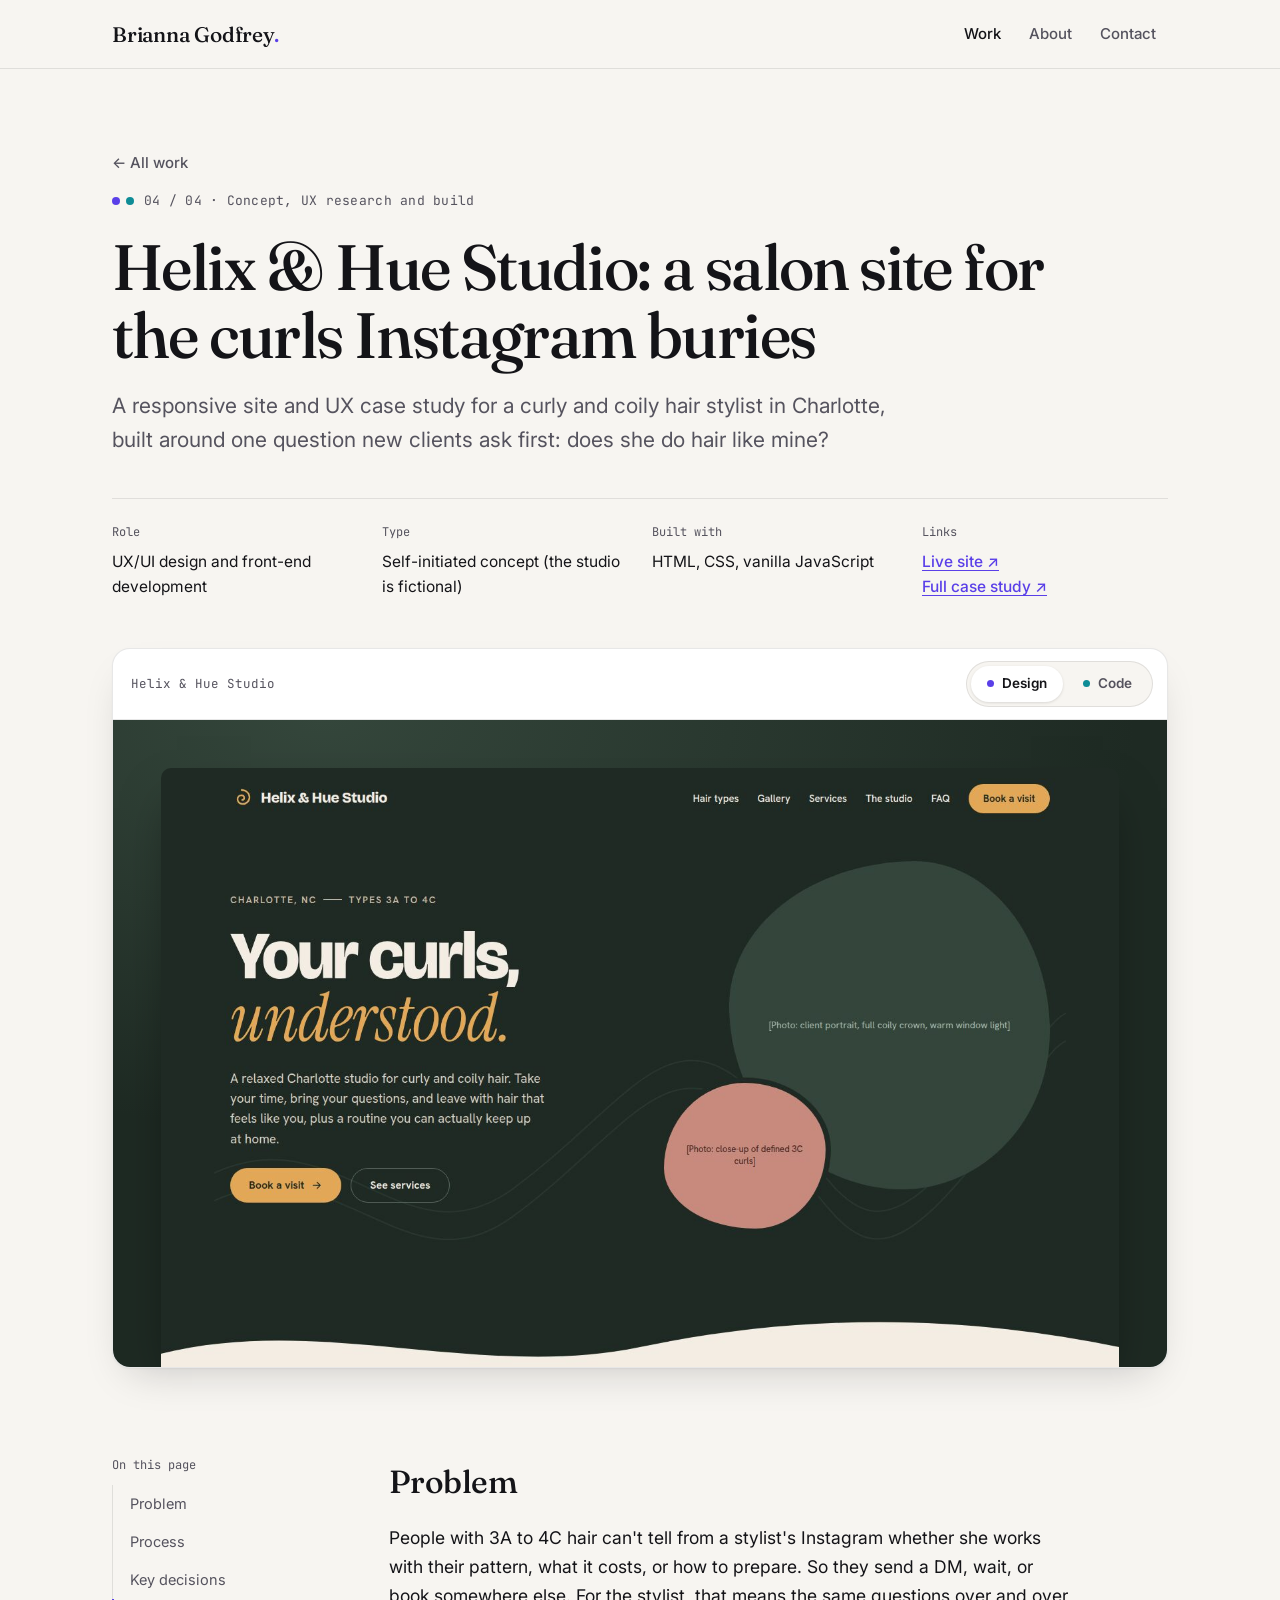
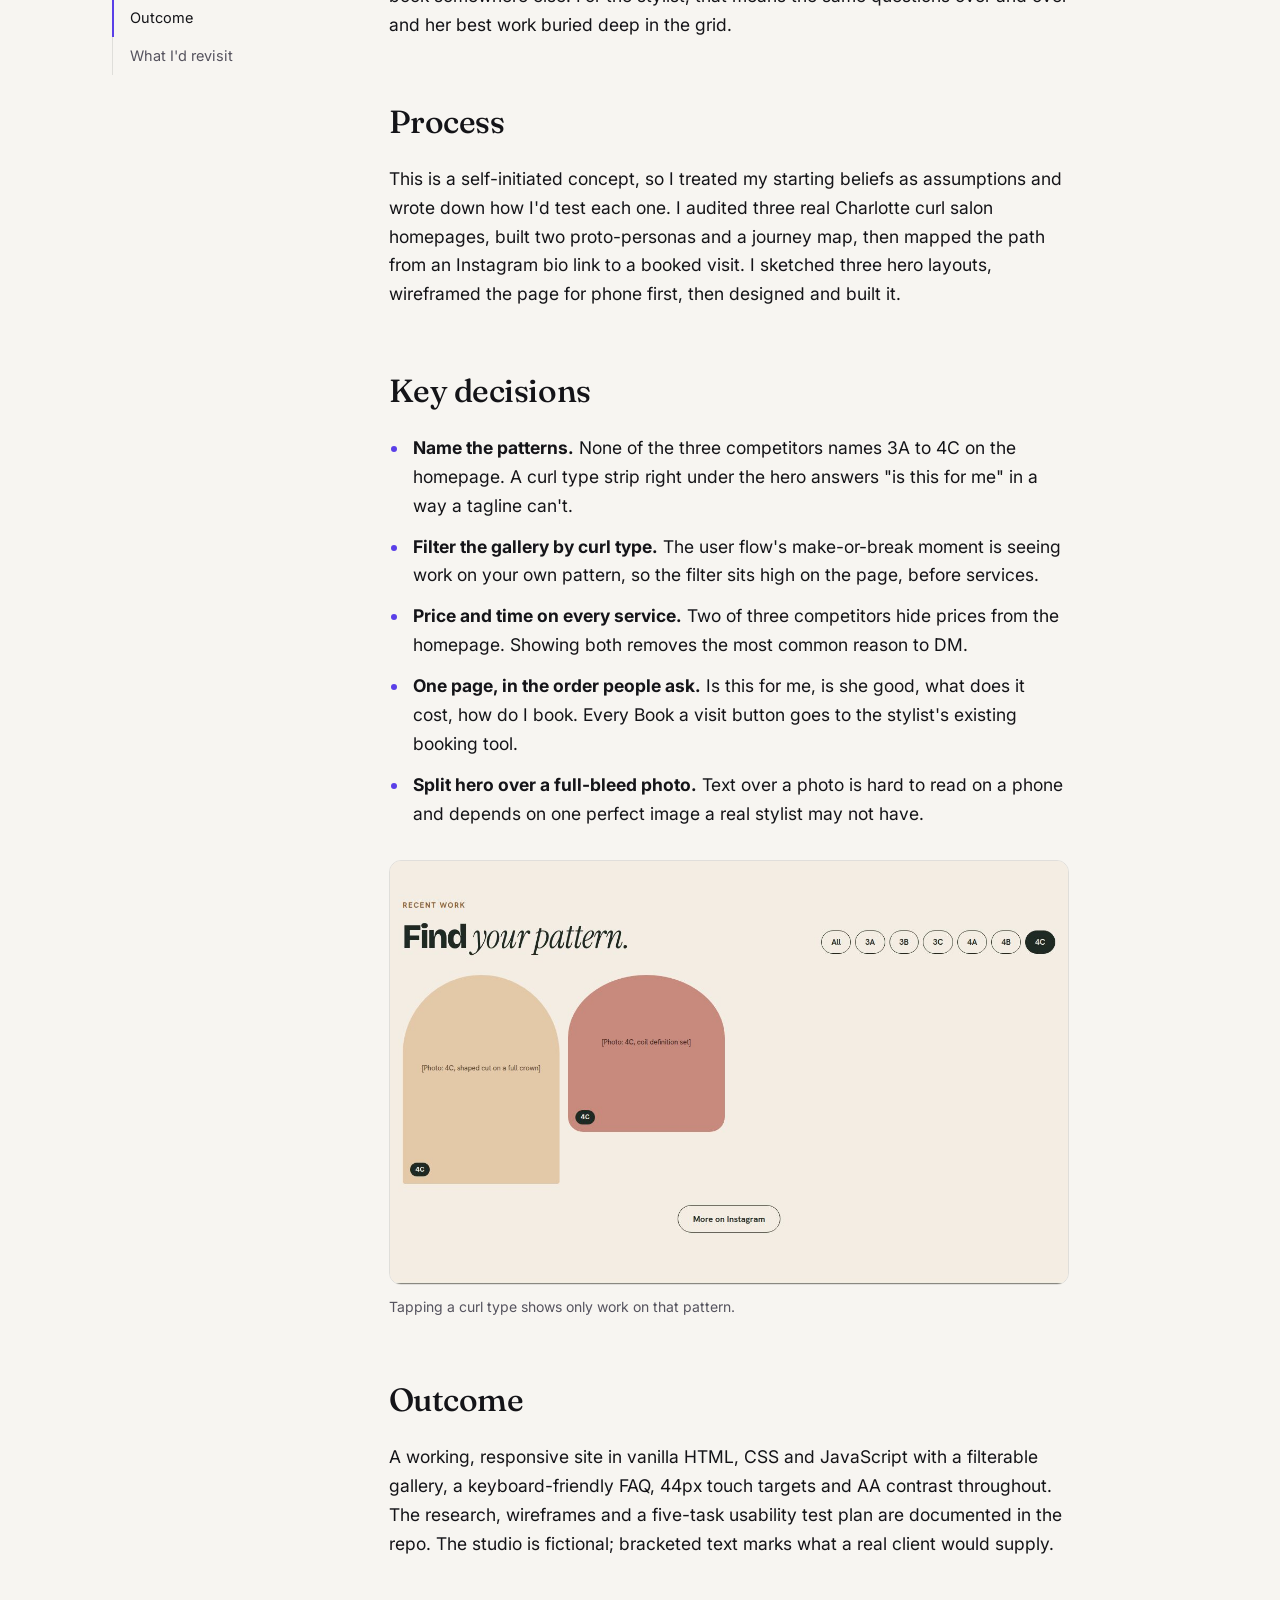
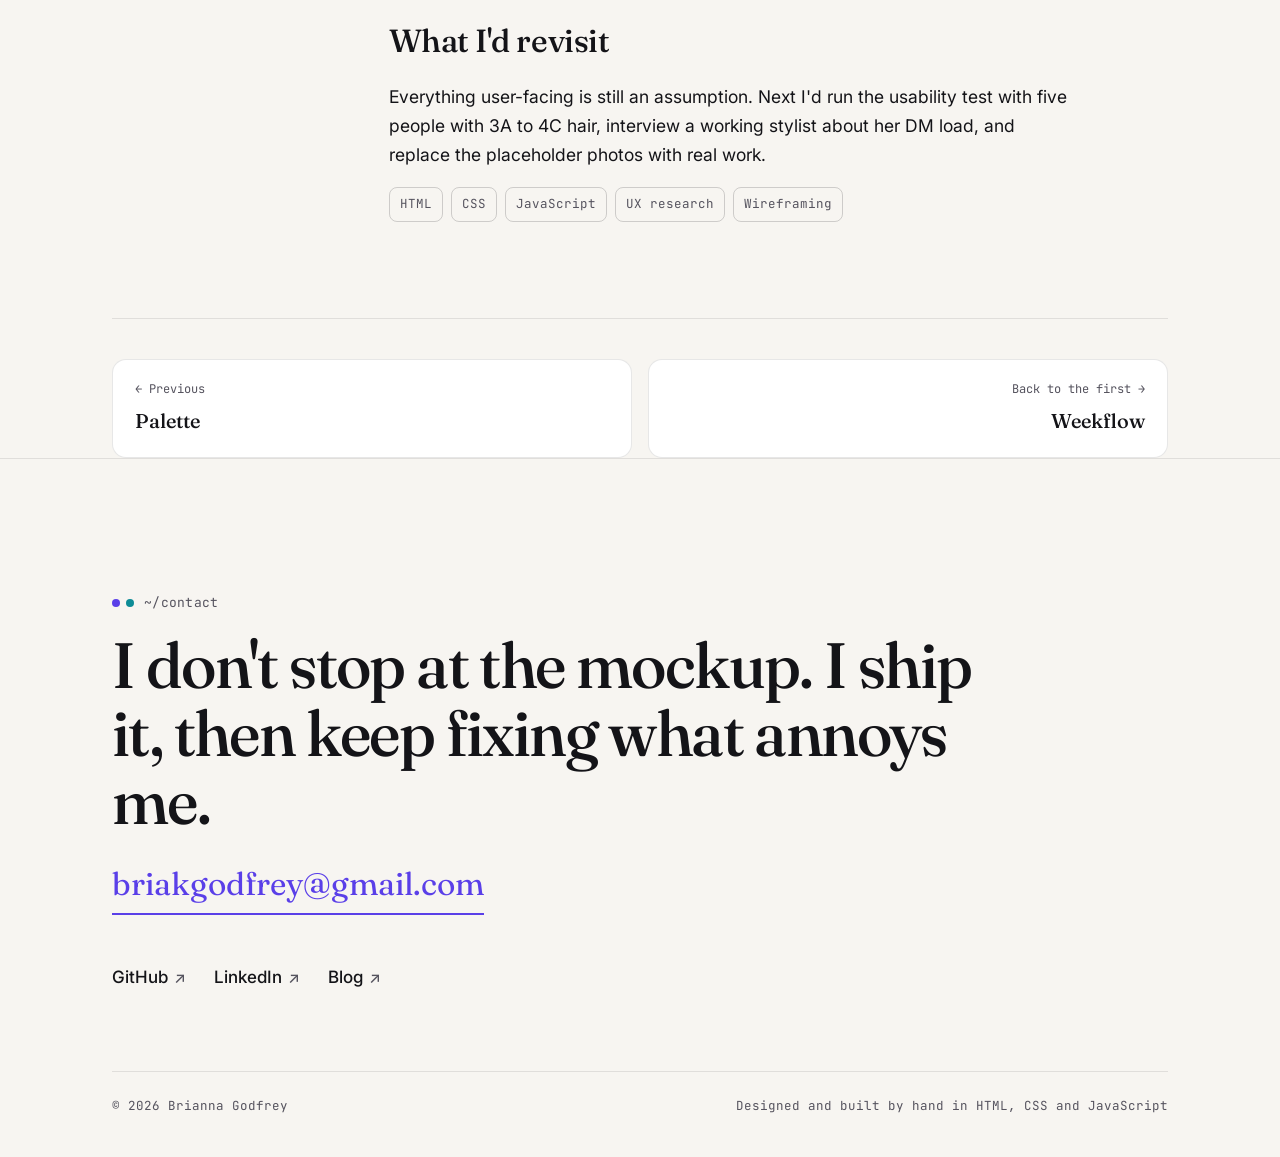
==== work/helix-hue.html @ b1c3dedf "New portfolio" ====
<!DOCTYPE html>
<html lang="en">
<head>
<meta charset="UTF-8">
<meta name="viewport" content="width=device-width, initial-scale=1">
<title>Helix &amp; Hue Studio: case study by Brianna Godfrey</title>
<meta name="description" content="Helix &amp; Hue Studio: a salon site for the curls Instagram buries">
<meta name="theme-color" content="#F7F5F1" media="(prefers-color-scheme: light)">
<meta name="theme-color" content="#111114" media="(prefers-color-scheme: dark)">
<link rel="preconnect" href="https://fonts.googleapis.com">
<link rel="preconnect" href="https://fonts.gstatic.com" crossorigin>
<link rel="stylesheet" href="https://fonts.googleapis.com/css2?family=Fraunces:ital,opsz,wght@0,9..144,400;0,9..144,500;1,9..144,400;1,9..144,500&family=Inter:wght@400;500;600&family=JetBrains+Mono:wght@400;500&display=swap">
<link rel="stylesheet" href="../css/styles.css">
<link rel="icon" type="image/png" sizes="32x32" href="../favicon-32x32.png">
<link rel="icon" type="image/png" sizes="16x16" href="../favicon-16x16.png">
<link rel="apple-touch-icon" sizes="180x180" href="../apple-touch-icon.png">
<link rel="manifest" href="../site.webmanifest">
</head>
<body>
<a class="skip-link" href="#main">Skip to content</a>
<header class="site-header">
  <div class="wrap">
    <a class="wordmark" href="../index.html">Brianna Godfrey<span>.</span></a>
    <nav class="site-nav" aria-label="Main">
      <a href="../index.html#work" aria-current="page">Work</a>
      <a href="../index.html#about">About</a>
      <a href="../index.html#contact">Contact</a>
    </nav>
  </div>
</header>

<main id="main">
  <div class="case-hero">
    <div class="wrap">
      <a class="back-link" href="../index.html#work">← All work</a>
      <div><span class="eyebrow">04 / 04 · Concept, UX research and build</span></div>
      <h1>Helix &amp; Hue Studio: a salon site for the curls Instagram buries</h1>
      <p class="tagline">A responsive site and UX case study for a curly and coily hair stylist in Charlotte, built around one question new clients ask first: does she do hair like mine?</p>
      <dl class="facts">
        <div><dt>Role</dt><dd>UX/UI design and front-end development</dd></div>
        <div><dt>Type</dt><dd>Self-initiated concept (the studio is fictional)</dd></div>
        <div><dt>Built with</dt><dd>HTML, CSS, vanilla JavaScript</dd></div>
        <div><dt>Links</dt><dd><a href="https://briakgodfrey.github.io/helix-and-hue-studio/" target="_blank" rel="noopener">Live site ↗</a><a href="https://github.com/briakgodfrey/helix-and-hue-studio" target="_blank" rel="noopener">Full case study ↗</a></dd></div>
      </dl>
    </div>
  </div>

  <div class="wrap">
    <figure class="switcher case-figure">
      <div class="switcher-bar">
        <span class="switcher-label">Helix &amp; Hue Studio</span>
        <div class="tabs" role="tablist" aria-label="View the project as a design or as code">
          <button class="tab" role="tab" data-kind="design" id="helix-hue-tab-design" aria-selected="true" aria-controls="helix-hue-panel-design">Design</button>
          <button class="tab" role="tab" data-kind="code" id="helix-hue-tab-code" aria-selected="false" aria-controls="helix-hue-panel-code" tabindex="-1">Code</button>
        </div>
      </div>
      <div class="tab-panel" role="tabpanel" id="helix-hue-panel-design" aria-labelledby="helix-hue-tab-design">
        <div class="figure-stage stage-helix"><img src="../images/helix-hue.jpg" width="1440" height="900" alt="Helix &amp; Hue Studio homepage hero with the headline, a Book a visit button, and a curly portrait beside it"></div>
      </div>
      <div class="tab-panel" role="tabpanel" id="helix-hue-panel-code" aria-labelledby="helix-hue-tab-code" hidden>
        <pre class="code" tabindex="0"><code><span class="c">// Gallery filter: shows work for one curl type at a time.</span>
document.addEventListener(<span class="s">'DOMContentLoaded'</span>, () =&gt; {
  <span class="k">const</span> chips = document.querySelectorAll(<span class="s">'.chip[data-filter]'</span>);
  <span class="k">const</span> shots = document.querySelectorAll(<span class="s">'.shot[data-type]'</span>);
  <span class="k">const</span> status = document.getElementById(<span class="s">'gallery-status'</span>);

  chips.forEach((chip) =&gt; {
    chip.addEventListener(<span class="s">'click'</span>, () =&gt; {
      <span class="k">const</span> filter = chip.dataset.filter;

      chips.forEach((c) =&gt; c.setAttribute(<span class="s">'aria-pressed'</span>, String(c === chip)));

      <span class="k">let</span> shown = <span class="n">0</span>;
      shots.forEach((shot) =&gt; {
        <span class="k">const</span> match = filter === <span class="s">'all'</span> || shot.dataset.type === filter;
        shot.hidden = !match;
        <span class="k">if</span> (match) shown += <span class="n">1</span>;
      });

      <span class="k">if</span> (status) {
        status.textContent = filter === <span class="s">'all'</span>
          ? <span class="s">`</span><span class="s">Showing all </span><span class="s">${</span>shown<span class="s">}</span><span class="s"> photos</span><span class="s">`</span>
          : <span class="s">`</span><span class="s">Showing </span><span class="s">${</span>shown<span class="s">}</span><span class="s"> photos of </span><span class="s">${</span>filter<span class="s">}</span><span class="s"> hair</span><span class="s">`</span>;
      }
    });
  });
});</code></pre>
        <p class="figure-caption"><code>js/gallery.js</code> · The curl type filter. Chips are real buttons with aria-pressed, and a live region announces how many photos are showing.</p>
      </div>
    </figure>
    <div class="case-layout">
      <nav class="toc" aria-label="On this page"><p>On this page</p><ol><li><a href="#problem">Problem</a></li><li><a href="#process">Process</a></li><li><a href="#decisions">Key decisions</a></li><li><a href="#outcome">Outcome</a></li><li><a href="#revisit">What I'd revisit</a></li></ol></nav>
      <article class="case-body">
        <section id="problem" aria-labelledby="problem-h"><h2 id="problem-h">Problem</h2><p>People with 3A to 4C hair can't tell from a stylist's Instagram whether she works with their pattern, what it costs, or how to prepare. So they send a DM, wait, or book somewhere else. For the stylist, that means the same questions over and over and her best work buried deep in the grid.</p></section><section id="process" aria-labelledby="process-h"><h2 id="process-h">Process</h2><p>This is a self-initiated concept, so I treated my starting beliefs as assumptions and wrote down how I'd test each one. I audited three real Charlotte curl salon homepages, built two proto-personas and a journey map, then mapped the path from an Instagram bio link to a booked visit. I sketched three hero layouts, wireframed the page for phone first, then designed and built it.</p></section><section id="decisions" aria-labelledby="decisions-h"><h2 id="decisions-h">Key decisions</h2><ul><li><strong>Name the patterns.</strong> None of the three competitors names 3A to 4C on the homepage. A curl type strip right under the hero answers "is this for me" in a way a tagline can't.</li><li><strong>Filter the gallery by curl type.</strong> The user flow's make-or-break moment is seeing work on your own pattern, so the filter sits high on the page, before services.</li><li><strong>Price and time on every service.</strong> Two of three competitors hide prices from the homepage. Showing both removes the most common reason to DM.</li><li><strong>One page, in the order people ask.</strong> Is this for me, is she good, what does it cost, how do I book. Every Book a visit button goes to the stylist's existing booking tool.</li><li><strong>Split hero over a full-bleed photo.</strong> Text over a photo is hard to read on a phone and depends on one perfect image a real stylist may not have.</li></ul><figure><img src="../images/helix-hue-gallery.jpg" width="1280" height="798" alt="The Helix &amp; Hue gallery filtered to 4C hair" loading="lazy"><figcaption>Tapping a curl type shows only work on that pattern.</figcaption></figure></section><section id="outcome" aria-labelledby="outcome-h"><h2 id="outcome-h">Outcome</h2><p>A working, responsive site in vanilla HTML, CSS and JavaScript with a filterable gallery, a keyboard-friendly FAQ, 44px touch targets and AA contrast throughout. The research, wireframes and a five-task usability test plan are documented in the repo. The studio is fictional; bracketed text marks what a real client would supply.</p></section><section id="revisit" aria-labelledby="revisit-h"><h2 id="revisit-h">What I'd revisit</h2><p>Everything user-facing is still an assumption. Next I'd run the usability test with five people with 3A to 4C hair, interview a working stylist about her DM load, and replace the placeholder photos with real work.</p></section>
        <ul class="tag-list" aria-label="Skills and tools"><li>HTML</li><li>CSS</li><li>JavaScript</li><li>UX research</li><li>Wireframing</li></ul>
      </article>
    </div>
    <nav class="pager" aria-label="More case studies"><a class="prev" href="palette.html"><span>← Previous</span><strong>Palette</strong></a><a class="next" href="weekflow.html"><span>Back to the first →</span><strong>Weekflow</strong></a></nav>
  </div>
</main>

<section class="contact" id="contact" aria-labelledby="contact-title">
  <div class="wrap">
    <span class="eyebrow">~/contact</span>
    <h2 id="contact-title">I don't stop at the mockup. I ship it, then keep fixing what annoys me.</h2>
    <a class="contact-email" href="mailto:briakgodfrey@gmail.com">briakgodfrey@gmail.com</a>
    <ul class="contact-links">
      <li><a href="https://github.com/briakgodfrey" target="_blank" rel="noopener">GitHub</a></li>
      <li><a href="https://linkedin.com/in/briakgodfrey" target="_blank" rel="noopener">LinkedIn</a></li>
      <li><a href="https://briabytes.com" target="_blank" rel="noopener">Blog</a></li>
    </ul>
    <footer class="site-footer">
      <span>&copy; <span data-year>2026</span> Brianna Godfrey</span>
      <span>Designed and built by hand in HTML, CSS and JavaScript</span>
    </footer>
  </div>
</section>
<script src="../js/main.js" defer></script>
</body>
</html>
---- css/styles.css ----
/* Brianna Godfrey: portfolio styles */

:root {
  --bg: #F7F5F1;
  --surface: #FFFFFF;
  --ink: #141418;
  --ink-2: #55535E;
  --line: rgba(20, 20, 24, 0.10);
  --line-strong: rgba(20, 20, 24, 0.18);
  --accent: #5A3FE8;
  --accent-ink: #FFFFFF;
  --accent-soft: #ECE8FF;
  --cyan: #0E8C96;

  --code-bg: #15151B;
  --code-ink: #E8E6F0;
  --code-muted: #8B8A99;
  --code-line: rgba(255, 255, 255, 0.08);
  --tok-key: #C3B5FF;
  --tok-str: #F5C482;
  --tok-fn: #7DE3EC;
  --tok-num: #FF9AB0;

  --serif: 'Fraunces', Georgia, serif;
  --sans: 'Inter', system-ui, sans-serif;
  --mono: 'JetBrains Mono', ui-monospace, monospace;

  --maxw: 1120px;
  --gutter: clamp(16px, 4vw, 32px);
  --radius: 18px;
  --shadow: 0 1px 2px rgba(20, 20, 24, 0.04), 0 18px 40px -18px rgba(20, 20, 24, 0.22);

  color-scheme: light dark;
}

@media (prefers-color-scheme: dark) {
  :root {
    --bg: #111114;
    --surface: #1A1A1F;
    --ink: #EDEBE6;
    --ink-2: #A3A1AC;
    --line: rgba(255, 255, 255, 0.09);
    --line-strong: rgba(255, 255, 255, 0.18);
    --accent: #A898FF;
    --accent-ink: #111114;
    --accent-soft: #221D3D;
    --cyan: #7DE3EC;
    --code-bg: #0B0B0E;
    --shadow: 0 1px 2px rgba(0, 0, 0, 0.3), 0 18px 40px -18px rgba(0, 0, 0, 0.7);
  }
}

/* Base */

*, *::before, *::after { box-sizing: border-box; }

html { scroll-behavior: smooth; scroll-padding-top: 88px; }

body {
  margin: 0;
  background: var(--bg);
  color: var(--ink);
  font-family: var(--sans);
  font-size: 17px;
  line-height: 1.65;
  -webkit-font-smoothing: antialiased;
}

img { display: block; max-width: 100%; height: auto; }

a { color: var(--accent); text-underline-offset: 3px; }

:focus-visible { outline: 2px solid var(--accent); outline-offset: 3px; border-radius: 4px; }

h1, h2, h3 { margin: 0; font-weight: 500; }

p { margin: 0 0 1em; }

.wrap { width: 100%; max-width: var(--maxw); margin: 0 auto; padding: 0 var(--gutter); }

.skip-link {
  position: absolute; left: 12px; top: -60px; z-index: 100;
  background: var(--ink); color: var(--bg);
  padding: 10px 16px; border-radius: 8px; text-decoration: none;
}
.skip-link:focus { top: 12px; }

.eyebrow {
  display: inline-flex; align-items: center; gap: 10px;
  font-family: var(--mono); font-size: 13px; letter-spacing: 0.02em;
  color: var(--ink-2);
}
.eyebrow::before {
  content: ""; width: 8px; height: 8px; border-radius: 50%;
  background: var(--accent); box-shadow: 14px 0 0 var(--cyan);
  margin-right: 14px;
}

/* Header */

.site-header {
  position: sticky; top: 0; z-index: 50;
  background: color-mix(in srgb, var(--bg) 86%, transparent);
  backdrop-filter: blur(12px);
  -webkit-backdrop-filter: blur(12px);
  border-bottom: 1px solid var(--line);
}
.site-header .wrap {
  display: flex; align-items: center; justify-content: space-between; gap: 16px;
  min-height: 68px;
}
.wordmark {
  font-family: var(--serif); font-size: 21px; font-weight: 500;
  color: var(--ink); text-decoration: none; letter-spacing: -0.01em; white-space: nowrap;
}
.wordmark span { color: var(--accent); }
.site-nav { display: flex; gap: 4px; }
.site-nav a {
  font-size: 15px; font-weight: 500; color: var(--ink-2); text-decoration: none;
  padding: 10px 12px; border-radius: 999px; min-height: 44px;
  display: inline-flex; align-items: center;
  transition: color 0.15s ease, background 0.15s ease;
}
.site-nav a:hover { color: var(--ink); background: var(--line); }
.site-nav a[aria-current="page"] { color: var(--ink); }

/* Buttons */

.btn {
  display: inline-flex; align-items: center; justify-content: center; gap: 10px;
  min-height: 48px; padding: 0 22px; border-radius: 999px;
  font-size: 15.5px; font-weight: 600; text-decoration: none;
  transition: transform 0.15s ease, background 0.15s ease;
}
.btn:hover { transform: translateY(-1px); }
.btn-primary { background: var(--accent); color: var(--accent-ink); }
.btn-ghost { color: var(--ink); border: 1px solid var(--line-strong); }
.btn-ghost:hover { background: var(--line); }
.btn-row { display: flex; flex-wrap: wrap; gap: 12px; }

/* Hero */

.hero { padding: clamp(56px, 9vw, 112px) 0 clamp(56px, 8vw, 96px); }
.hero .wrap {
  display: grid; grid-template-columns: 1.15fr 1fr; gap: clamp(40px, 6vw, 80px); align-items: center;
}
.hero h1 {
  font-family: var(--serif); font-size: clamp(40px, 6vw, 68px);
  line-height: 1.04; letter-spacing: -0.025em; margin: 22px 0 24px;
}
.hero h1 em { font-style: italic; color: var(--accent); }
.hero-sub { font-size: 18.5px; color: var(--ink-2); max-width: 34em; margin-bottom: 32px; }
.hero-facts {
  display: flex; flex-wrap: wrap; gap: 8px 20px; margin: 36px 0 0; padding: 0; list-style: none;
  font-family: var(--mono); font-size: 13px; color: var(--ink-2);
}
.hero-facts li { display: inline-flex; align-items: center; gap: 8px; }
.hero-facts li::before { content: ""; width: 5px; height: 5px; border-radius: 50%; background: var(--line-strong); }

/* Design / Code switcher */

.switcher {
  background: var(--surface); border: 1px solid var(--line);
  border-radius: var(--radius); box-shadow: var(--shadow); overflow: hidden;
}
.switcher-bar {
  display: flex; align-items: center; justify-content: space-between; gap: 12px;
  padding: 12px 14px 12px 18px; border-bottom: 1px solid var(--line);
}
.switcher-label { font-family: var(--mono); font-size: 12.5px; color: var(--ink-2); }
.tabs { display: inline-flex; padding: 4px; gap: 4px; border-radius: 999px; background: var(--bg); border: 1px solid var(--line); }
.tab {
  appearance: none; border: 0; cursor: pointer;
  font: 600 13.5px/1 var(--sans); color: var(--ink-2); background: transparent;
  min-height: 36px; padding: 0 16px; border-radius: 999px;
  display: inline-flex; align-items: center; gap: 8px;
  transition: background 0.15s ease, color 0.15s ease;
}
.tab::before { content: ""; width: 7px; height: 7px; border-radius: 50%; background: currentColor; opacity: 0.5; }
.tab[data-kind="design"]::before { background: var(--accent); opacity: 1; }
.tab[data-kind="code"]::before { background: var(--cyan); opacity: 1; }
.tab[aria-selected="true"] { background: var(--surface); color: var(--ink); box-shadow: 0 1px 3px rgba(0, 0, 0, 0.12); }
.tab:hover { color: var(--ink); }
.tab-panel[hidden] { display: none; }

/* Hero spec card: design view */

.spec {
  position: relative; display: grid; place-items: center;
  min-height: 330px; padding: 48px 24px;
  background:
    linear-gradient(var(--line) 1px, transparent 1px) 0 0 / 24px 24px,
    linear-gradient(90deg, var(--line) 1px, transparent 1px) 0 0 / 24px 24px,
    #1E2A23;
}
.spec-stage { position: relative; }
.spec-btn {
  display: inline-flex; align-items: center; gap: 10px;
  min-height: 52px; padding: 0 28px; border-radius: 999px;
  background: #E3A857; color: #1E2A23; font-weight: 600; font-size: 16px;
  outline: 1px dashed rgba(125, 227, 236, 0.9); outline-offset: 0;
}
.spec-note {
  position: absolute; font-family: var(--mono); font-size: 11.5px; line-height: 1.2;
  color: #7DE3EC; white-space: nowrap;
}
.spec-note.top { left: 0; right: 0; top: -30px; text-align: center; }
.spec-note.top::after,
.spec-note.left::after {
  content: ""; position: absolute; background: rgba(125, 227, 236, 0.7);
}
.spec-note.top::after { left: 0; right: 0; bottom: -9px; height: 1px; }
.spec-note.left { right: calc(100% + 14px); top: 50%; transform: translateY(-50%); }
.spec-note.left::after { right: -8px; top: -14px; bottom: -14px; width: 1px; }
.spec-note.bottom { left: 0; top: calc(100% + 16px); color: #E8E1D6; }
.spec-note.bottom b { color: #E3A857; font-weight: 500; }
.spec-swatches { display: flex; gap: 8px; margin-top: 8px; }
.spec-swatches i { width: 16px; height: 16px; border-radius: 50%; border: 1px solid rgba(255, 255, 255, 0.35); }
.spec-caption {
  margin: 0; padding: 14px 18px; border-top: 1px solid var(--line);
  font-size: 14px; color: var(--ink-2);
}

/* Code blocks */

.code {
  margin: 0; padding: 22px 24px; overflow-x: auto;
  background: var(--code-bg); color: var(--code-ink);
  font: 400 13.5px/1.7 var(--mono); tab-size: 2;
}
.code .c { color: var(--code-muted); font-style: italic; }
.code .k { color: var(--tok-key); }
.code .s { color: var(--tok-str); }
.code .f { color: var(--tok-fn); }
.code .n { color: var(--tok-num); }
.switcher .code { min-height: 330px; border-radius: 0; }

/* Sections */

.section { padding: clamp(64px, 9vw, 120px) 0; }
.section + .section { border-top: 1px solid var(--line); }
.section-head {
  display: flex; align-items: end; justify-content: space-between; gap: 24px; flex-wrap: wrap;
  margin-bottom: clamp(32px, 5vw, 56px);
}
.section-head h2 {
  font-family: var(--serif); font-size: clamp(32px, 4.4vw, 48px);
  line-height: 1.1; letter-spacing: -0.02em; margin-top: 14px;
}
.section-head p { color: var(--ink-2); max-width: 30em; margin: 0; }

/* Project cards */

.work-grid { display: grid; grid-template-columns: repeat(2, 1fr); gap: clamp(20px, 3vw, 32px); }
.project-card {
  display: flex; flex-direction: column; color: inherit; text-decoration: none;
  background: var(--surface); border: 1px solid var(--line); border-radius: var(--radius);
  overflow: hidden; transition: transform 0.25s ease, box-shadow 0.25s ease, border-color 0.25s ease;
}
.project-card:hover { transform: translateY(-4px); box-shadow: var(--shadow); border-color: var(--line-strong); }
.project-card:focus-visible { outline-offset: 4px; border-radius: var(--radius); }

.stage {
  position: relative; aspect-ratio: 16 / 11; overflow: hidden;
  display: flex; align-items: flex-end; justify-content: center;
  padding: 32px 32px 0;
}
.stage img {
  width: 100%; border-radius: 10px 10px 0 0;
  box-shadow: 0 20px 40px -12px rgba(0, 0, 0, 0.45);
  transition: transform 0.4s ease;
}
.project-card:hover .stage img { transform: translateY(-6px); }
.stage-phones { gap: 4%; align-items: center; padding: 24px; }
.stage-phones img { width: 30%; border-radius: 0; box-shadow: none; filter: drop-shadow(0 16px 24px rgba(80, 40, 20, 0.25)); }
.stage-phones img:nth-child(2) { width: 34%; }

.stage-weekflow { background: linear-gradient(160deg, #E9E9E5, #CFCFCA); }
.stage-ironclad { background: radial-gradient(120% 90% at 80% 0%, #2E4057, #1A1D21 70%); }
.stage-palette { background: linear-gradient(150deg, #F3E6DC, #E2C3B4); }
.stage-helix { background: radial-gradient(110% 90% at 20% 0%, #34463B, #1E2A23 70%); }

.project-body { padding: 24px 26px 26px; display: flex; flex-direction: column; gap: 10px; flex: 1; }
.project-meta { display: flex; flex-wrap: wrap; align-items: center; justify-content: space-between; gap: 8px; }
.project-type { font-family: var(--mono); font-size: 12.5px; color: var(--ink-2); }
.project-card h3 { font-family: var(--serif); font-size: 26px; line-height: 1.2; letter-spacing: -0.01em; }
.project-card p { color: var(--ink-2); font-size: 15.5px; margin: 0; }
.project-more {
  margin-top: auto; padding-top: 8px; font-size: 15px; font-weight: 600; color: var(--accent);
  display: inline-flex; align-items: center; gap: 6px;
}
.project-more::after { content: "→"; transition: transform 0.2s ease; }
.project-card:hover .project-more::after { transform: translateX(4px); }

.disciplines { display: inline-flex; gap: 6px; }
.disc {
  display: inline-flex; align-items: center; gap: 6px;
  font-family: var(--mono); font-size: 11.5px; line-height: 1;
  padding: 6px 9px; border-radius: 999px; border: 1px solid var(--line-strong); color: var(--ink-2);
}
.disc::before { content: ""; width: 6px; height: 6px; border-radius: 50%; }
.disc-design::before { background: var(--accent); }
.disc-code::before { background: var(--cyan); }

/* About: design + build */

.about-grid { display: grid; grid-template-columns: 1.1fr 1fr 1fr; gap: clamp(28px, 4vw, 56px); }
.about-intro h2 {
  font-family: var(--serif); font-size: clamp(30px, 3.6vw, 40px);
  line-height: 1.15; letter-spacing: -0.02em; margin: 14px 0 20px;
}
.about-intro p { color: var(--ink-2); }
.toolkit {
  background: var(--surface); border: 1px solid var(--line); border-radius: var(--radius);
  padding: 26px;
}
.toolkit h3 { font-family: var(--mono); font-size: 13px; font-weight: 500; display: flex; align-items: center; gap: 10px; color: var(--ink); }
.toolkit h3::before { content: ""; width: 9px; height: 9px; border-radius: 50%; }
.toolkit-design h3::before { background: var(--accent); }
.toolkit-code h3::before { background: var(--cyan); }
.toolkit p { font-size: 15.5px; color: var(--ink-2); margin: 12px 0 18px; }
.toolkit ul { list-style: none; margin: 0; padding: 0; display: flex; flex-wrap: wrap; gap: 8px; }
.toolkit li {
  font-size: 13.5px; padding: 6px 11px; border-radius: 8px;
  background: var(--bg); border: 1px solid var(--line);
}

/* Contact */

.contact { padding: clamp(72px, 10vw, 128px) 0 40px; border-top: 1px solid var(--line); }
.contact h2 {
  font-family: var(--serif); font-size: clamp(36px, 5.6vw, 64px);
  line-height: 1.06; letter-spacing: -0.025em; margin: 16px 0 24px; max-width: 14em;
}
.contact-email {
  display: inline-block; font-family: var(--serif); font-size: clamp(22px, 3vw, 32px);
  color: var(--accent); text-decoration: none; border-bottom: 2px solid currentColor;
  padding-bottom: 2px; overflow-wrap: anywhere;
}
.contact-email:hover { border-bottom-width: 4px; }
.contact-links { display: flex; flex-wrap: wrap; gap: 8px 28px; margin: 40px 0 0; padding: 0; list-style: none; }
.contact-links a {
  color: var(--ink); text-decoration: none; font-weight: 500;
  display: inline-flex; align-items: center; min-height: 44px; gap: 6px;
}
.contact-links a::after { content: "↗"; color: var(--ink-2); font-size: 0.9em; }
.contact-links a:hover { color: var(--accent); }
.site-footer {
  margin-top: 72px; padding-top: 24px; border-top: 1px solid var(--line);
  display: flex; flex-wrap: wrap; justify-content: space-between; gap: 8px;
  font-family: var(--mono); font-size: 12.5px; color: var(--ink-2);
}

/* Case study pages */

.case-hero { padding: clamp(40px, 6vw, 72px) 0 clamp(32px, 4vw, 48px); }
.back-link {
  display: inline-flex; align-items: center; gap: 8px; min-height: 44px;
  font-size: 15px; font-weight: 500; color: var(--ink-2); text-decoration: none;
}
.back-link:hover { color: var(--accent); }
.case-hero h1 {
  font-family: var(--serif); font-size: clamp(38px, 5.6vw, 64px);
  line-height: 1.06; letter-spacing: -0.025em; margin: 20px 0 20px; max-width: 16em;
}
.case-hero .tagline { font-size: clamp(18px, 2vw, 21px); color: var(--ink-2); max-width: 38em; }

.facts {
  display: grid; grid-template-columns: repeat(4, 1fr); gap: 24px;
  margin: 40px 0 0; padding: 24px 0 0; border-top: 1px solid var(--line);
}
.facts dt { font-family: var(--mono); font-size: 12px; color: var(--ink-2); margin-bottom: 6px; }
.facts dd { margin: 0; font-size: 15.5px; }
.facts dd a { display: block; font-weight: 500; }

.case-figure { margin: 0 0 clamp(48px, 7vw, 88px); }
.case-figure .switcher-bar { flex-wrap: wrap; }
.figure-stage { padding: clamp(20px, 4vw, 48px) clamp(20px, 4vw, 48px) 0; display: flex; justify-content: center; align-items: flex-end; }
.figure-stage img { border-radius: 10px 10px 0 0; box-shadow: 0 24px 48px -16px rgba(0, 0, 0, 0.5); }
.figure-stage.stage-phones { padding: clamp(24px, 4vw, 48px); align-items: center; gap: 3%; }
.figure-stage.stage-phones img { border-radius: 0; box-shadow: none; }
.figure-caption { margin: 0; padding: 14px 18px; border-top: 1px solid var(--line); font-size: 14px; color: var(--ink-2); }
.figure-caption code { font-family: var(--mono); font-size: 13px; color: var(--ink); }

.case-layout { display: grid; grid-template-columns: 200px 1fr; gap: clamp(32px, 6vw, 88px); padding-bottom: clamp(48px, 8vw, 96px); }
.toc { position: sticky; top: 100px; align-self: start; }
.toc p { font-family: var(--mono); font-size: 12px; color: var(--ink-2); margin-bottom: 10px; }
.toc ol { list-style: none; margin: 0; padding: 0; border-left: 1px solid var(--line); }
.toc a {
  display: block; padding: 7px 0 7px 16px; margin-left: -1px; border-left: 2px solid transparent;
  font-size: 14.5px; color: var(--ink-2); text-decoration: none;
}
.toc a:hover { color: var(--ink); }
.toc a.is-active { color: var(--ink); border-left-color: var(--accent); }

.case-body { max-width: 680px; }
.case-body section + section { margin-top: clamp(40px, 5vw, 56px); }
.case-body h2 {
  font-family: var(--serif); font-size: clamp(26px, 3vw, 32px);
  letter-spacing: -0.015em; margin-bottom: 16px;
}
.case-body p, .case-body li { font-size: 17.5px; }
.case-body ul { padding-left: 20px; margin: 0; }
.case-body li { margin-bottom: 12px; padding-left: 4px; }
.case-body li::marker { color: var(--accent); }
.case-body code { font-family: var(--mono); font-size: 0.88em; background: var(--surface); border: 1px solid var(--line); padding: 1px 6px; border-radius: 6px; }
.case-body figure { margin: 32px 0 0; }
.case-body figure img { border-radius: 12px; border: 1px solid var(--line); }
.case-body figcaption { font-size: 14px; color: var(--ink-2); margin-top: 10px; }
.note {
  background: var(--accent-soft); border-radius: 14px; padding: 22px 24px;
}
.note h2 { font-size: 22px; margin-bottom: 8px; }
.note p:last-child { margin: 0; }

.case-body .tag-list { padding-left: 0; }
.case-body .tag-list li { padding-left: 10px; }
.tag-list { display: flex; flex-wrap: wrap; gap: 8px; margin: 40px 0 0; padding: 0; list-style: none; }
.tag-list li { font-family: var(--mono); font-size: 12.5px; padding: 6px 10px; border-radius: 8px; border: 1px solid var(--line-strong); color: var(--ink-2); margin: 0; }

.pager { display: grid; grid-template-columns: 1fr 1fr; gap: 16px; padding: 40px 0 0; border-top: 1px solid var(--line); }
.pager a {
  display: flex; flex-direction: column; gap: 4px; padding: 20px 22px; min-height: 44px;
  border: 1px solid var(--line); border-radius: 14px; background: var(--surface);
  color: var(--ink); text-decoration: none; transition: border-color 0.2s ease, transform 0.2s ease;
}
.pager a:hover { border-color: var(--accent); transform: translateY(-2px); }
.pager span { font-family: var(--mono); font-size: 12px; color: var(--ink-2); }
.pager strong { font-family: var(--serif); font-size: 20px; font-weight: 500; }
.pager .next { text-align: right; grid-column: 2; }

/* Responsive */

@media (max-width: 900px) {
  .hero .wrap { grid-template-columns: 1fr; }
  .about-grid { grid-template-columns: 1fr 1fr; }
  .about-intro { grid-column: 1 / -1; }
  .case-layout { grid-template-columns: 1fr; }
  .toc { display: none; }
  .facts { grid-template-columns: repeat(2, 1fr); }
}

@media (max-width: 680px) {
  body { font-size: 16px; }
  .work-grid, .about-grid { grid-template-columns: 1fr; }
  .stage { padding: 22px 22px 0; }
  .stage-phones { padding: 18px; }
  .site-nav { gap: 0; }
  .site-nav a { padding: 10px 8px; font-size: 14.5px; }
  .wordmark { font-size: 19px; }
  .spec { min-height: 280px; }
  .spec-note.left { display: none; }
  .switcher .code { min-height: 280px; font-size: 12.5px; padding: 18px; }
  .pager { grid-template-columns: 1fr; }
  .pager .next { grid-column: 1; }
  .case-body p, .case-body li { font-size: 16.5px; }
}

@media (max-width: 380px) {
  .wordmark span { display: none; }
}

@media (prefers-reduced-motion: reduce) {
  html { scroll-behavior: auto; }
  *, *::before, *::after { transition: none !important; animation: none !important; }
}

/* Small helpers */

.spec-swatches .sw-honey { background: #E3A857; }
.spec-swatches .sw-forest { background: #1E2A23; }
.figure-stage.stage-phones img { width: 22%; }
.figure-stage.stage-phones img:nth-child(2) { width: 25%; }
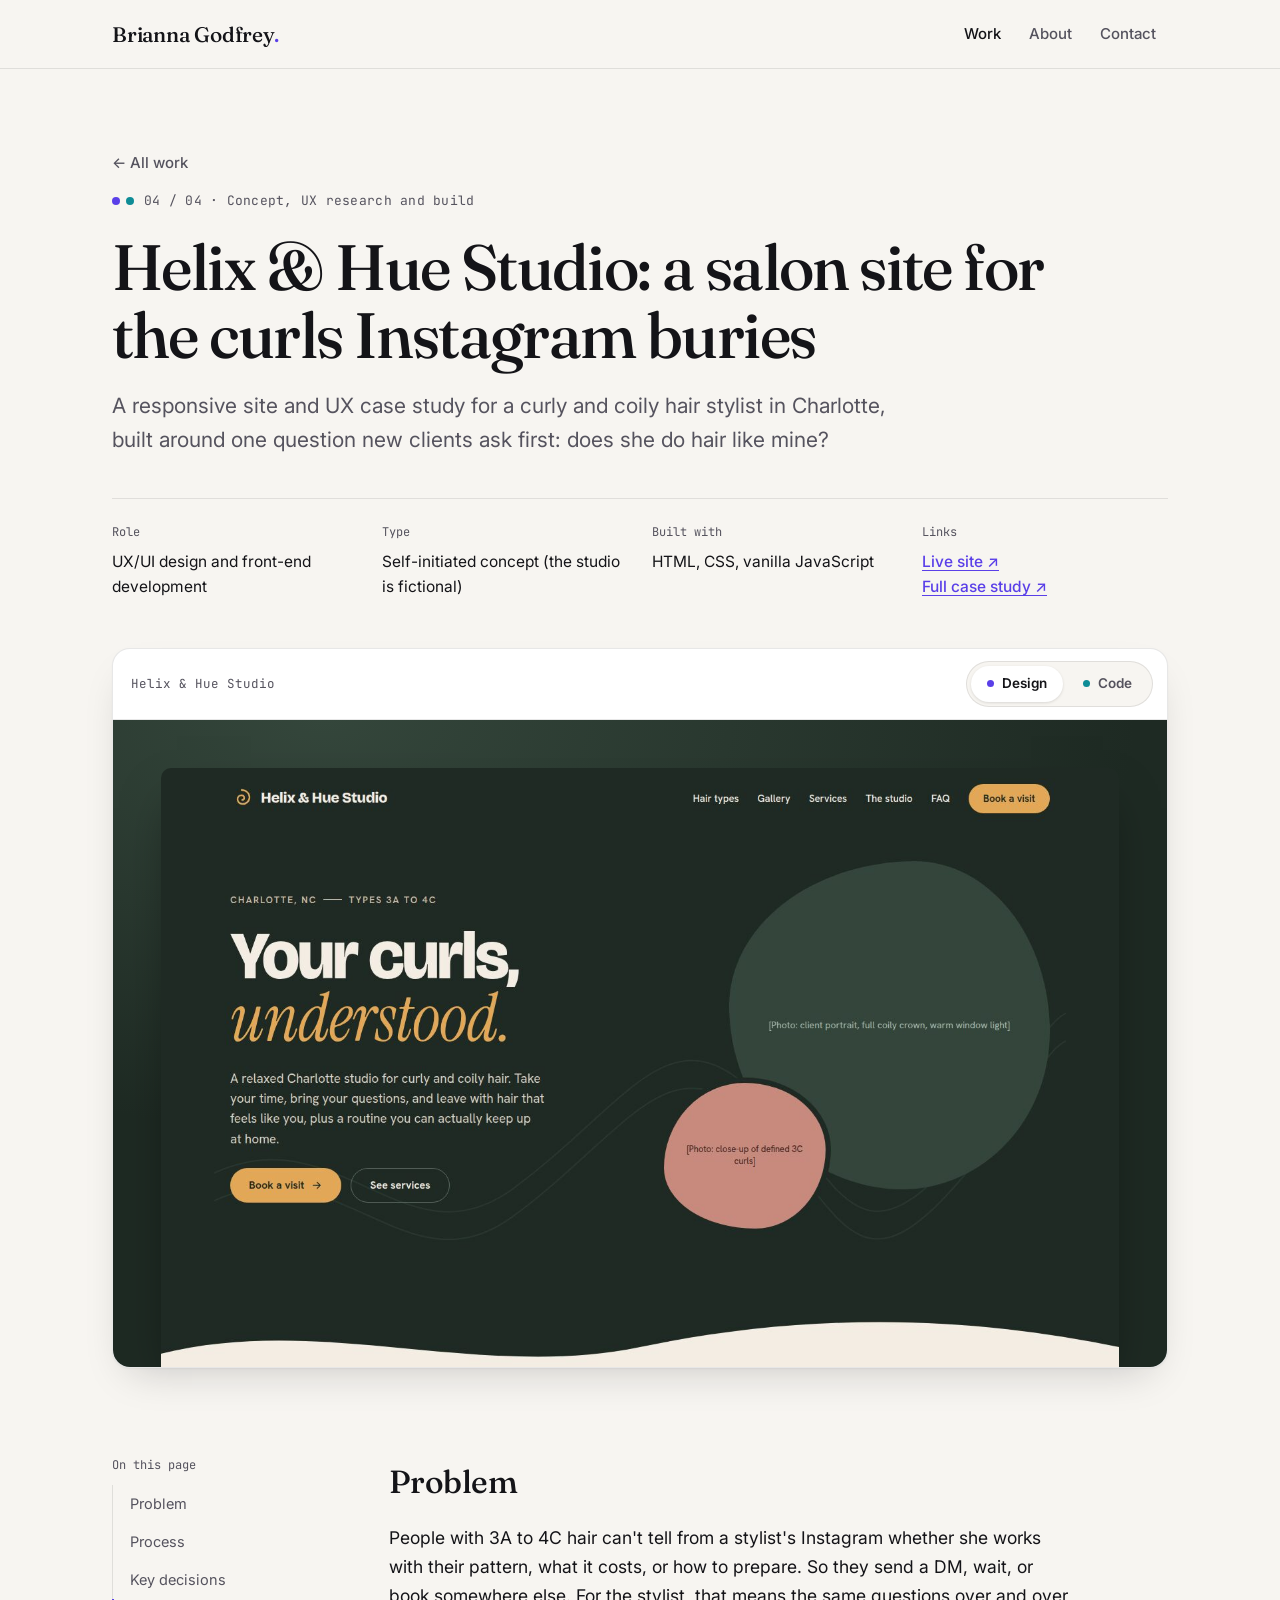
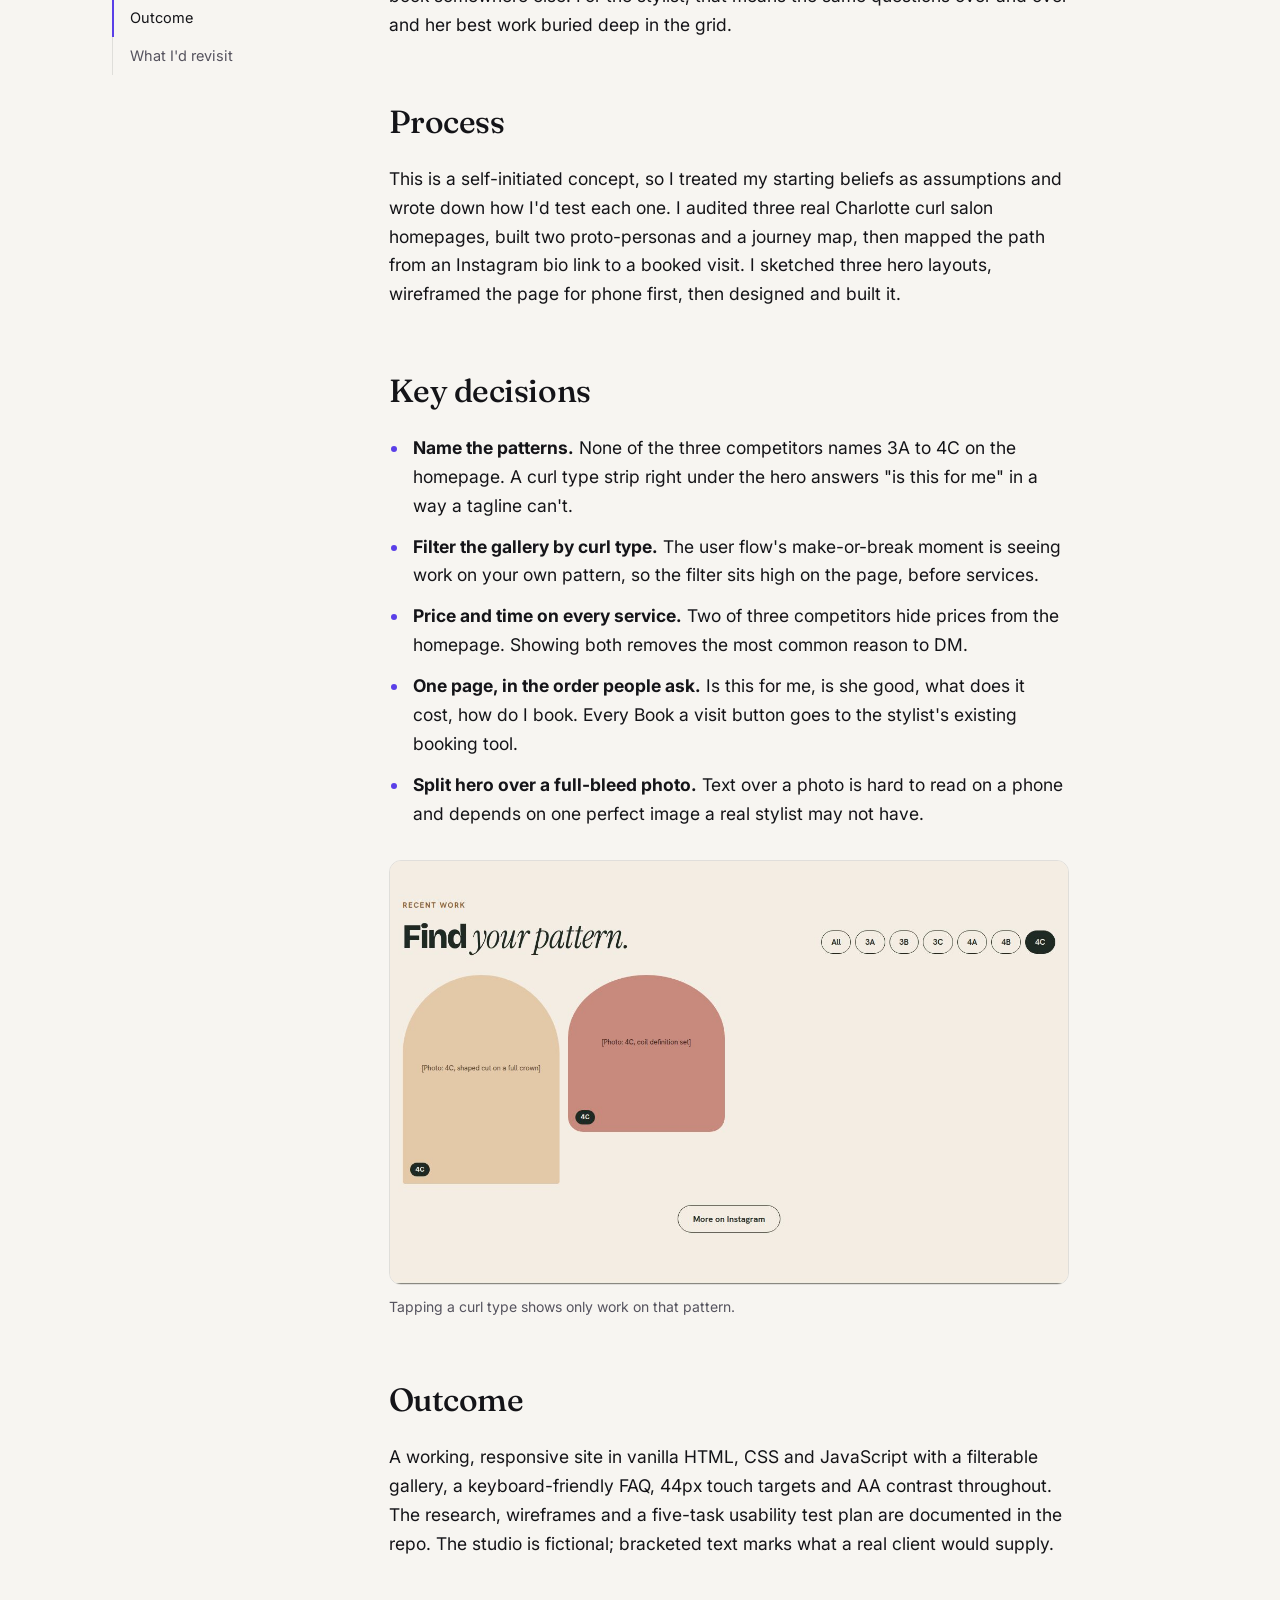
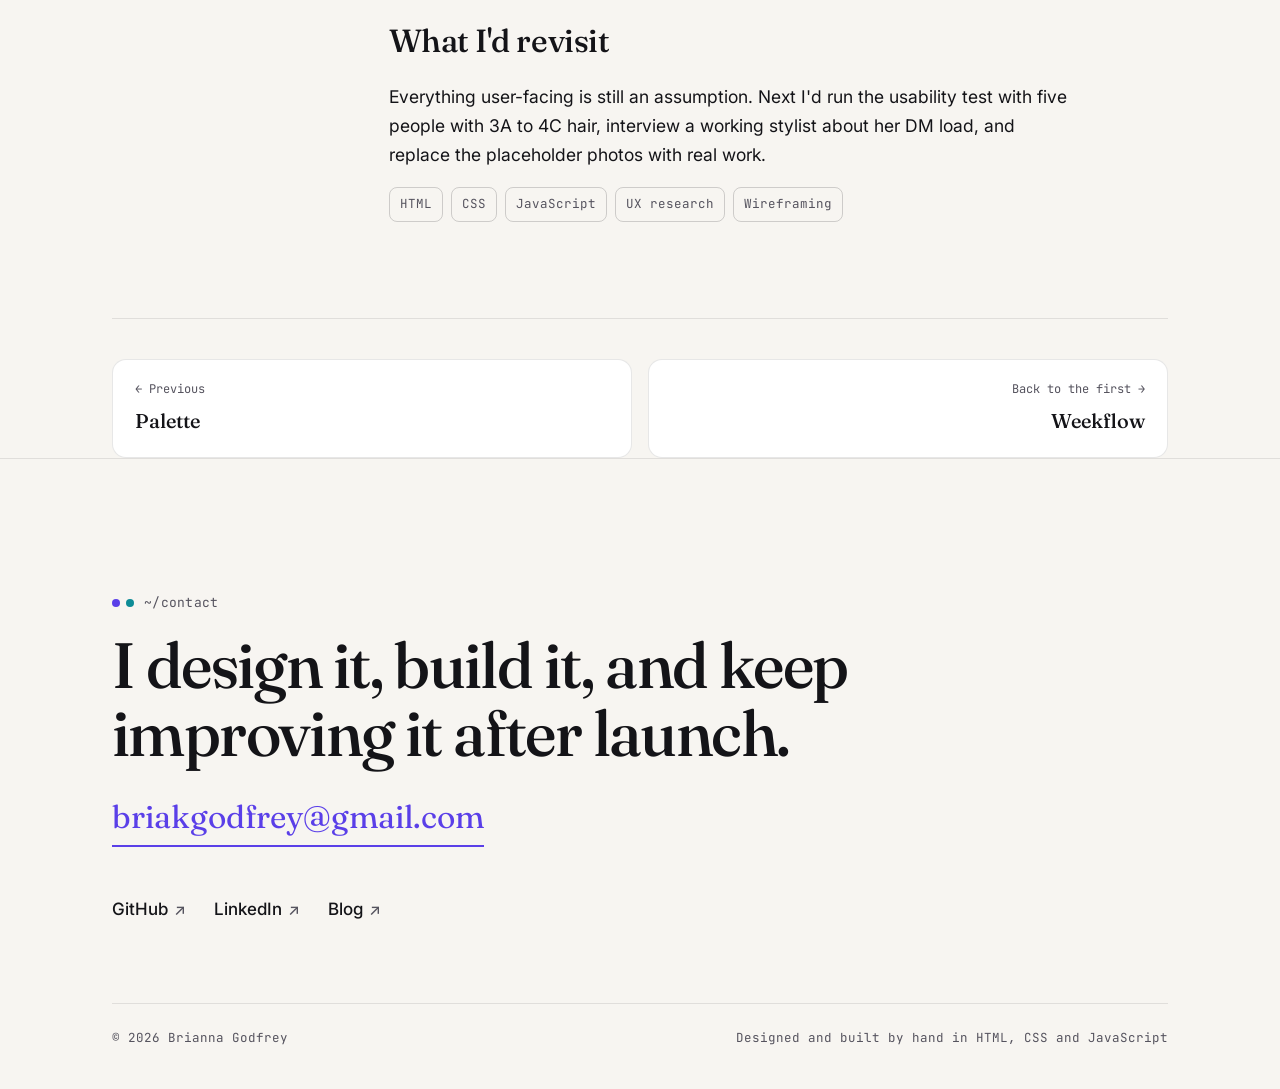
==== commit 9e4ba849: "Update contact heading" ====
--- a/work/helix-hue.html
+++ b/work/helix-hue.html
@@ -102,7 +102,7 @@
 <section class="contact" id="contact" aria-labelledby="contact-title">
   <div class="wrap">
     <span class="eyebrow">~/contact</span>
-    <h2 id="contact-title">I don't stop at the mockup. I ship it, then keep fixing what annoys me.</h2>
+    <h2 id="contact-title">I design it, build it, and keep improving it after launch.</h2>
     <a class="contact-email" href="mailto:briakgodfrey@gmail.com">briakgodfrey@gmail.com</a>
     <ul class="contact-links">
       <li><a href="https://github.com/briakgodfrey" target="_blank" rel="noopener">GitHub</a></li>
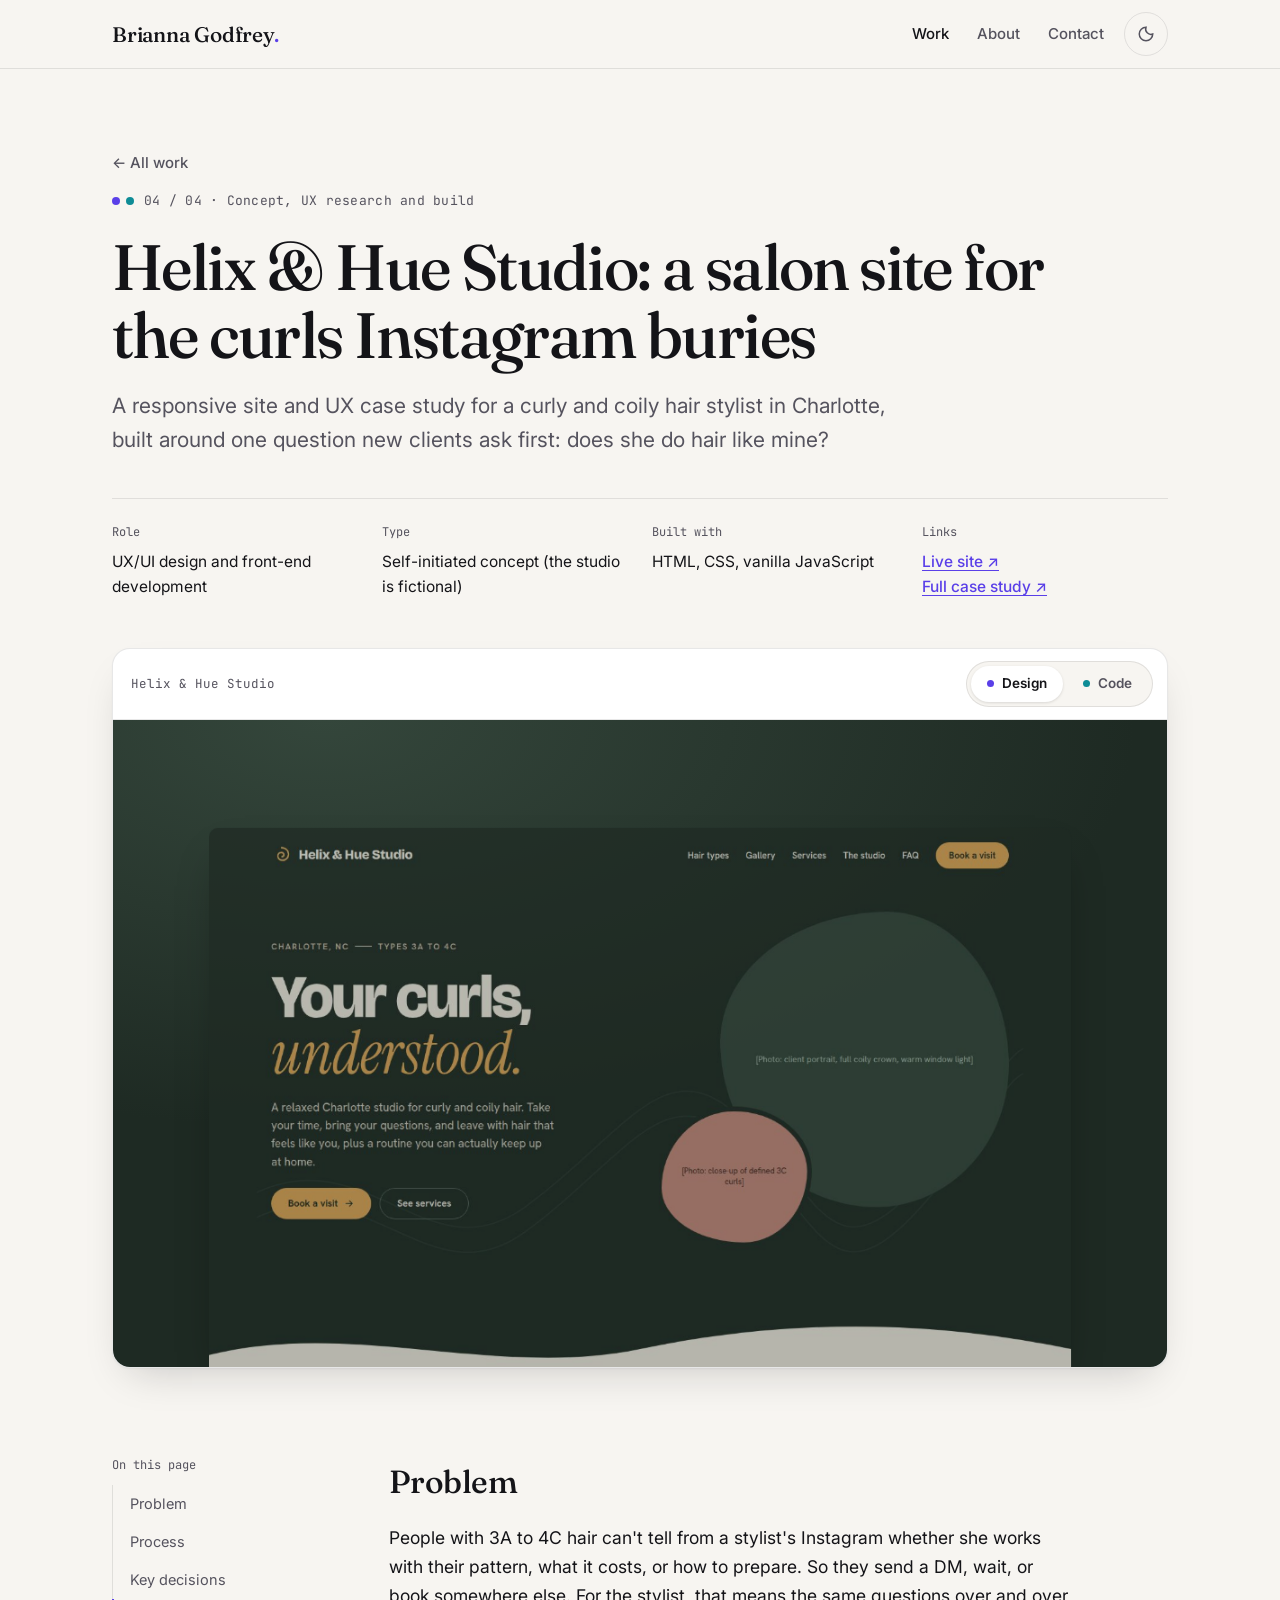
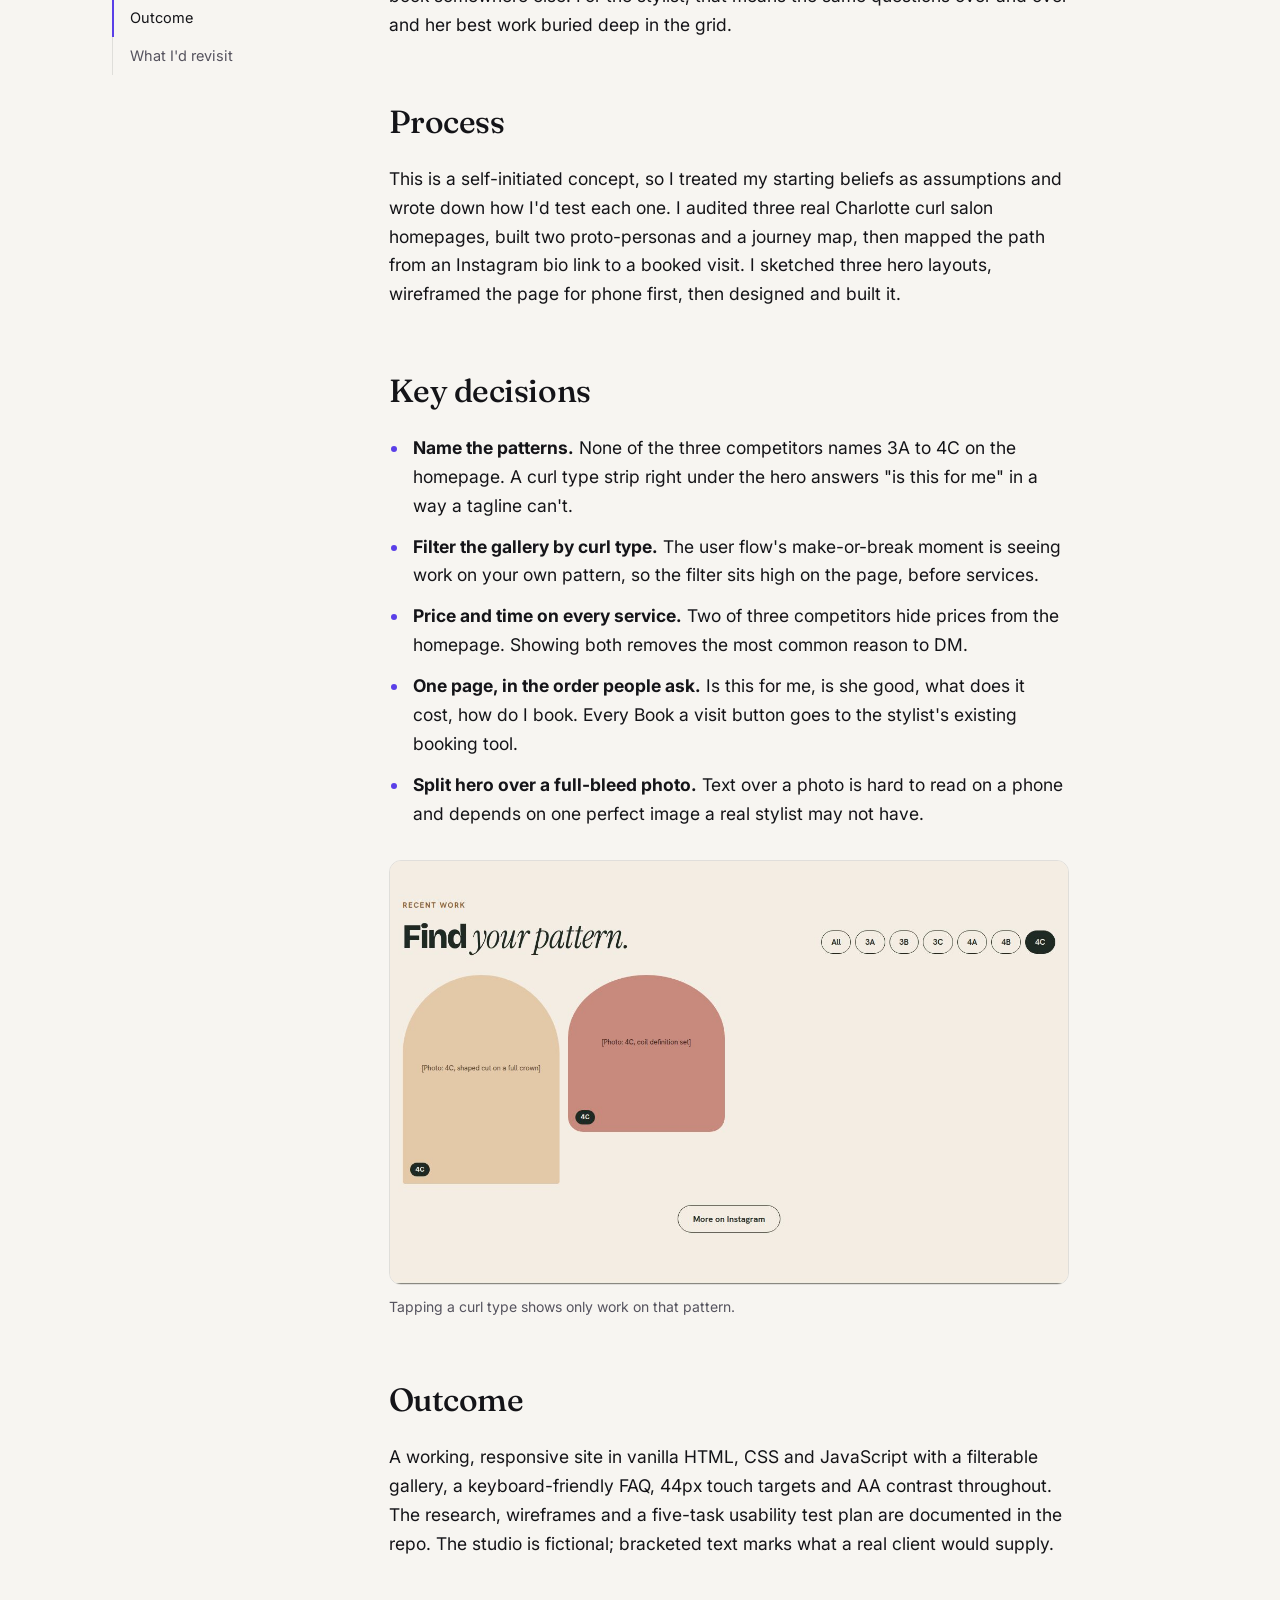
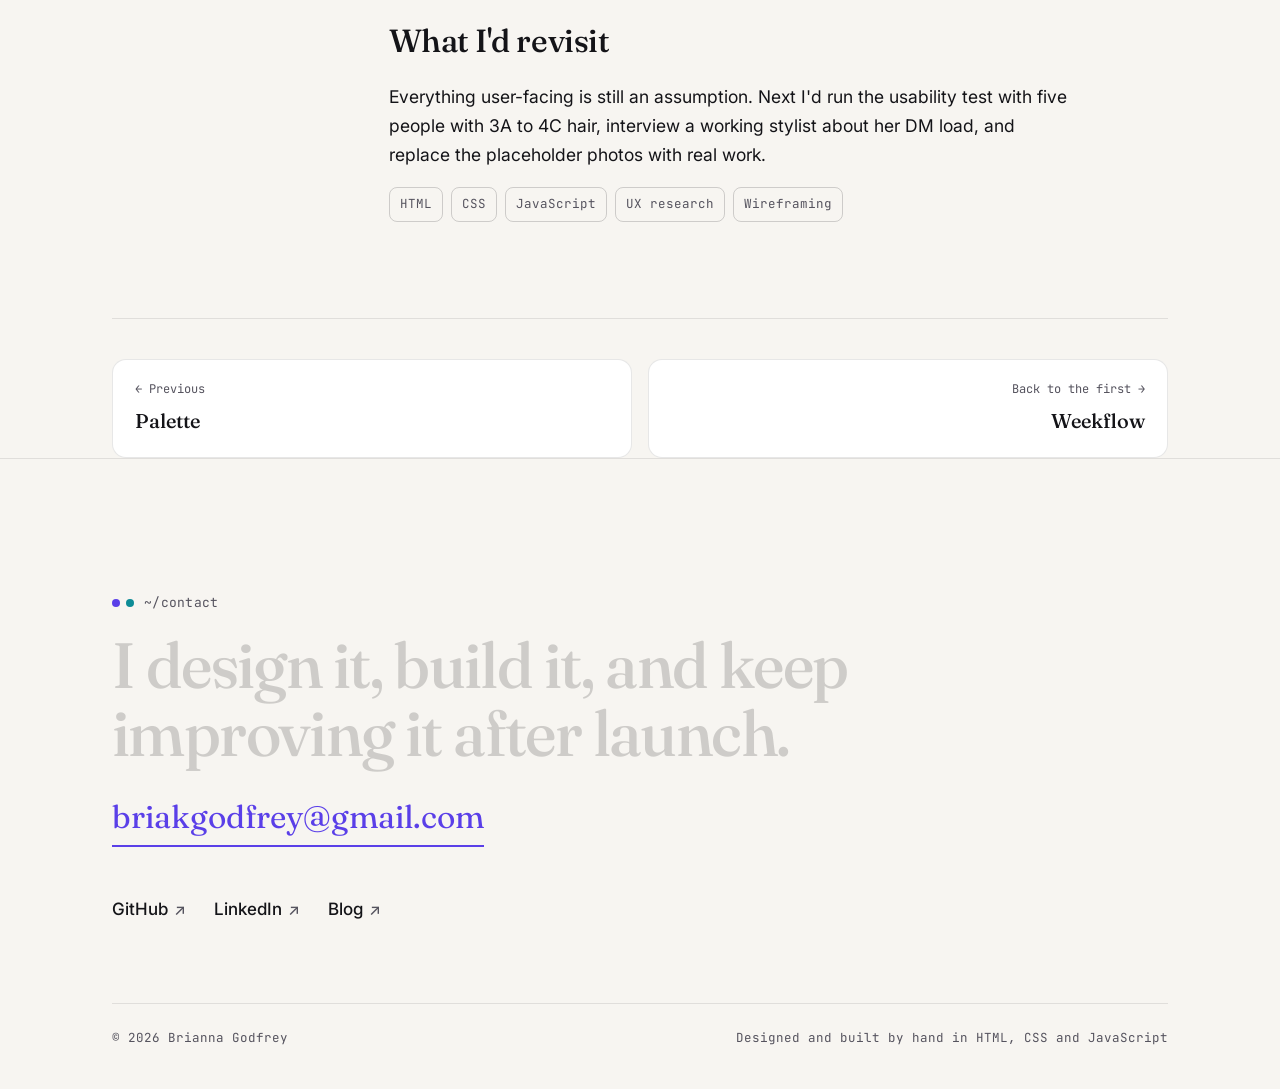
==== commit a70b7690: "Add light and dark themes and scroll motion" ====
--- a/work/helix-hue.html
+++ b/work/helix-hue.html
@@ -5,8 +5,8 @@
 <meta name="viewport" content="width=device-width, initial-scale=1">
 <title>Helix &amp; Hue Studio: case study by Brianna Godfrey</title>
 <meta name="description" content="Helix &amp; Hue Studio: a salon site for the curls Instagram buries">
-<meta name="theme-color" content="#F7F5F1" media="(prefers-color-scheme: light)">
-<meta name="theme-color" content="#111114" media="(prefers-color-scheme: dark)">
+<meta name="theme-color" content="#F7F5F1">
+<script>try { if (localStorage.getItem('theme') === 'dark') document.documentElement.dataset.theme = 'dark'; } catch (e) {}</script>
 <link rel="preconnect" href="https://fonts.googleapis.com">
 <link rel="preconnect" href="https://fonts.gstatic.com" crossorigin>
 <link rel="stylesheet" href="https://fonts.googleapis.com/css2?family=Fraunces:ital,opsz,wght@0,9..144,400;0,9..144,500;1,9..144,400;1,9..144,500&family=Inter:wght@400;500;600&family=JetBrains+Mono:wght@400;500&display=swap">
@@ -26,6 +26,10 @@
       <a href="../index.html#about">About</a>
       <a href="../index.html#contact">Contact</a>
     </nav>
+    <button class="theme-toggle" type="button" aria-pressed="false" aria-label="Dark mode">
+      <svg class="icon-moon" viewBox="0 0 24 24" fill="none" stroke="currentColor" stroke-width="2" aria-hidden="true"><path d="M12 3a9 9 0 1 0 9 9 7 7 0 0 1-9-9z"/></svg>
+      <svg class="icon-sun" viewBox="0 0 24 24" fill="none" stroke="currentColor" stroke-width="2" aria-hidden="true"><circle cx="12" cy="12" r="4"/><path d="M12 2v2M12 20v2M4.9 4.9l1.4 1.4M17.7 17.7l1.4 1.4M2 12h2M20 12h2M4.9 19.1l1.4-1.4M17.7 6.3l1.4-1.4"/></svg>
+    </button>
   </div>
 </header>
 
@@ -102,7 +106,7 @@
 <section class="contact" id="contact" aria-labelledby="contact-title">
   <div class="wrap">
     <span class="eyebrow">~/contact</span>
-    <h2 id="contact-title">I design it, build it, and keep improving it after launch.</h2>
+    <h2 id="contact-title" class="fill-text">I design it, build it, and keep improving it after launch.</h2>
     <a class="contact-email" href="mailto:briakgodfrey@gmail.com">briakgodfrey@gmail.com</a>
     <ul class="contact-links">
       <li><a href="https://github.com/briakgodfrey" target="_blank" rel="noopener">GitHub</a></li>
--- a/css/styles.css
+++ b/css/styles.css
@@ -30,24 +30,27 @@
   --radius: 18px;
   --shadow: 0 1px 2px rgba(20, 20, 24, 0.04), 0 18px 40px -18px rgba(20, 20, 24, 0.22);
 
-  color-scheme: light dark;
-}
-
-@media (prefers-color-scheme: dark) {
-  :root {
-    --bg: #111114;
-    --surface: #1A1A1F;
-    --ink: #EDEBE6;
-    --ink-2: #A3A1AC;
-    --line: rgba(255, 255, 255, 0.09);
-    --line-strong: rgba(255, 255, 255, 0.18);
-    --accent: #A898FF;
-    --accent-ink: #111114;
-    --accent-soft: #221D3D;
-    --cyan: #7DE3EC;
-    --code-bg: #0B0B0E;
-    --shadow: 0 1px 2px rgba(0, 0, 0, 0.3), 0 18px 40px -18px rgba(0, 0, 0, 0.7);
-  }
+  --stage-edge: transparent;
+
+  color-scheme: light;
+}
+
+/* Dark theme: a soft charcoal, chosen with the switch in the header */
+[data-theme="dark"] {
+  --bg: #1C1C22;
+  --surface: #26262E;
+  --ink: #EDEBE6;
+  --ink-2: #B3B1BC;
+  --line: rgba(255, 255, 255, 0.10);
+  --line-strong: rgba(255, 255, 255, 0.20);
+  --accent: #A898FF;
+  --accent-ink: #141418;
+  --accent-soft: #2B2645;
+  --cyan: #7DE3EC;
+  --code-bg: #141419;
+  --stage-edge: rgba(255, 255, 255, 0.10);
+  --shadow: 0 1px 2px rgba(0, 0, 0, 0.25), 0 18px 40px -18px rgba(0, 0, 0, 0.6);
+  color-scheme: dark;
 }
 
 /* Base */
@@ -64,6 +67,7 @@
   font-size: 17px;
   line-height: 1.65;
   -webkit-font-smoothing: antialiased;
+  transition: background-color 0.4s ease, color 0.4s ease;
 }
 
 img { display: block; max-width: 100%; height: auto; }
@@ -106,12 +110,13 @@
   border-bottom: 1px solid var(--line);
 }
 .site-header .wrap {
-  display: flex; align-items: center; justify-content: space-between; gap: 16px;
-  min-height: 68px;
+  display: flex; align-items: center; gap: 8px;
+  min-height: 68px; transition: min-height 0.3s ease;
 }
 .wordmark {
   font-family: var(--serif); font-size: 21px; font-weight: 500;
   color: var(--ink); text-decoration: none; letter-spacing: -0.01em; white-space: nowrap;
+  margin-right: auto; transition: font-size 0.3s ease;
 }
 .wordmark span { color: var(--accent); }
 .site-nav { display: flex; gap: 4px; }
@@ -141,12 +146,9 @@
 /* Hero */
 
 .hero { padding: clamp(56px, 9vw, 112px) 0 clamp(56px, 8vw, 96px); }
-.hero .wrap {
-  display: grid; grid-template-columns: 1.15fr 1fr; gap: clamp(40px, 6vw, 80px); align-items: center;
-}
 .hero h1 {
-  font-family: var(--serif); font-size: clamp(40px, 6vw, 68px);
-  line-height: 1.04; letter-spacing: -0.025em; margin: 22px 0 24px;
+  font-family: var(--serif); font-size: clamp(44px, 7.4vw, 92px);
+  line-height: 1.02; letter-spacing: -0.03em; margin: 22px 0 28px; max-width: 13.5em;
 }
 .hero h1 em { font-style: italic; color: var(--accent); }
 .hero-sub { font-size: 18.5px; color: var(--ink-2); max-width: 34em; margin-bottom: 32px; }
@@ -432,7 +434,6 @@
 /* Responsive */
 
 @media (max-width: 900px) {
-  .hero .wrap { grid-template-columns: 1fr; }
   .about-grid { grid-template-columns: 1fr 1fr; }
   .about-intro { grid-column: 1 / -1; }
   .case-layout { grid-template-columns: 1fr; }
@@ -471,3 +472,156 @@
 .spec-swatches .sw-forest { background: #1E2A23; }
 .figure-stage.stage-phones img { width: 22%; }
 .figure-stage.stage-phones img:nth-child(2) { width: 25%; }
+/* About: skill groups */
+
+.about-grid { grid-template-columns: 0.9fr 1.6fr; align-items: start; }
+.about-intro { position: sticky; top: 100px; }
+.toolkits { display: grid; grid-template-columns: 1fr 1fr; gap: clamp(16px, 2vw, 20px); }
+.toolkit-code { grid-row: span 2; }
+.toolkit-work { grid-column: 1 / -1; }
+.toolkit-security h3::before { background: var(--ink); }
+.toolkit-work h3::before { background: var(--ink-2); }
+.toolkit h4 { font-family: var(--mono); font-size: 12px; font-weight: 500; color: var(--ink-2); margin: 18px 0 10px; }
+.toolkit p + h4 { margin-top: 0; }
+
+@media (max-width: 900px) {
+  .about-grid { grid-template-columns: 1fr; }
+  .about-intro { position: static; grid-column: auto; }
+}
+
+@media (max-width: 680px) {
+  .toolkits { grid-template-columns: 1fr; }
+  .toolkit-code { grid-row: auto; }
+  .toolkit-work { grid-column: auto; }
+}
+/* Theme toggle */
+
+.theme-toggle {
+  appearance: none; cursor: pointer; flex-shrink: 0;
+  width: 44px; height: 44px; border-radius: 50%;
+  display: inline-grid; place-items: center;
+  background: transparent; color: var(--ink-2); border: 1px solid var(--line);
+  transition: color 0.15s ease, background 0.15s ease;
+}
+.theme-toggle:hover { color: var(--ink); background: var(--line); }
+.theme-toggle svg { width: 18px; height: 18px; grid-area: 1 / 1; transition: transform 0.4s ease, opacity 0.3s ease; }
+.theme-toggle .icon-sun { opacity: 0; transform: rotate(-90deg) scale(0.6); }
+[data-theme="dark"] .theme-toggle .icon-moon { opacity: 0; transform: rotate(90deg) scale(0.6); }
+[data-theme="dark"] .theme-toggle .icon-sun { opacity: 1; transform: none; }
+
+/* Header gets smaller once you scroll */
+
+.site-header.is-small .wrap { min-height: 54px; }
+.site-header.is-small .wordmark { font-size: 18px; }
+
+/* Dark project backdrops get a thin edge in dark mode */
+
+.stage, .figure-stage { box-shadow: inset 0 0 0 1px var(--stage-edge); }
+
+/* Design to code story: pinned while you scroll */
+
+.story { border-top: 1px solid var(--line); }
+.story-track { height: 230vh; position: relative; }
+.story-pin {
+  position: sticky; top: 72px; min-height: calc(100vh - 72px);
+  display: grid; grid-template-columns: 1fr 1.1fr; gap: clamp(28px, 5vw, 64px); align-items: center;
+  padding: 32px 0;
+}
+.story-text h2 {
+  font-family: var(--serif); font-size: clamp(30px, 4vw, 46px);
+  line-height: 1.1; letter-spacing: -0.02em; margin: 14px 0 24px;
+}
+.story-steps { list-style: none; margin: 0; padding: 0; }
+.story-steps li { color: var(--ink-2); opacity: 0.5; margin-bottom: 16px; font-size: 17px; transition: opacity 0.3s ease, color 0.3s ease; }
+.story-steps li.is-on { color: var(--ink); opacity: 1; }
+.story-steps b { display: block; font-family: var(--mono); font-size: 12px; font-weight: 500; color: var(--accent); }
+.story-progress { height: 3px; border-radius: 3px; background: var(--line); overflow: hidden; margin-top: 8px; }
+.story-progress i { display: block; height: 100%; width: 0; background: var(--accent); }
+.story-caption { font-size: 14px; color: var(--ink-2); margin: 14px 0 0; }
+
+.morph {
+  position: relative; height: clamp(280px, 40vw, 380px); border-radius: var(--radius); overflow: hidden;
+  background:
+    linear-gradient(rgba(255, 255, 255, 0.05) 1px, transparent 1px) 0 0 / 24px 24px,
+    linear-gradient(90deg, rgba(255, 255, 255, 0.05) 1px, transparent 1px) 0 0 / 24px 24px,
+    #1E2A23;
+  box-shadow: var(--shadow);
+}
+.morph-btn {
+  position: absolute; left: 50%; top: 50%; transform: translate(-50%, -50%);
+  display: inline-flex; align-items: center; min-height: 52px; padding: 0 28px; border-radius: 999px;
+  background: #E3A857; color: #1E2A23; font-weight: 600; font-size: 16px; white-space: nowrap;
+  outline: 1px dashed transparent;
+  transition: outline-color 0.4s ease, opacity 0.5s ease, transform 0.6s cubic-bezier(0.2, 0.7, 0.2, 1);
+}
+.morph-note {
+  position: absolute; left: 50%; transform: translateX(-50%);
+  font-family: var(--mono); font-size: 12px; color: #7DE3EC; white-space: nowrap;
+  opacity: 0; transition: opacity 0.4s ease;
+}
+.morph-note-top { top: calc(50% - 50px); }
+.morph-note-bottom { top: calc(50% + 40px); color: #E8E1D6; }
+.morph-code {
+  position: absolute; inset: 0; margin: 0;
+  opacity: 0; transform: translateY(16px); transition: opacity 0.5s ease, transform 0.6s ease;
+}
+.morph[data-step="1"] .morph-btn { outline-color: rgba(125, 227, 236, 0.9); }
+.morph[data-step="1"] .morph-note { opacity: 1; }
+.morph[data-step="2"] .morph-btn { opacity: 0; transform: translate(-50%, -50%) scale(0.9); }
+.morph[data-step="2"] .morph-code { opacity: 1; transform: none; }
+
+/* Motion. JavaScript adds .motion to the page only when the visitor
+   hasn't asked for reduced motion, so nothing is ever hidden without it. */
+
+.motion .hero h1 .w { display: inline-block; opacity: 0; transform: translateY(0.5em); filter: blur(6px); }
+.motion .hero.is-in h1 .w { animation: rise 0.8s cubic-bezier(0.2, 0.7, 0.2, 1) forwards; animation-delay: calc(var(--i) * 60ms); }
+.motion .hero .hero-sub,
+.motion .hero .btn-row,
+.motion .hero .hero-facts { opacity: 0; }
+.motion .hero.is-in .hero-sub,
+.motion .hero.is-in .btn-row,
+.motion .hero.is-in .hero-facts { animation: fade-up 0.8s ease forwards; animation-delay: 0.9s; }
+.motion .hero.is-in .btn-row { animation-delay: 1.05s; }
+.motion .hero.is-in .hero-facts { animation-delay: 1.2s; }
+@keyframes rise { to { opacity: 1; transform: none; filter: blur(0); } }
+@keyframes fade-up { from { opacity: 0; transform: translateY(10px); } to { opacity: 1; transform: none; } }
+
+.motion .reveal {
+  opacity: 0; transform: translateY(28px) scale(0.98);
+  transition: opacity 0.7s ease, transform 0.8s cubic-bezier(0.2, 0.7, 0.2, 1), box-shadow 0.25s ease, border-color 0.25s ease;
+  transition-delay: calc(var(--i, 0) * 110ms);
+}
+.motion .reveal.is-in { opacity: 1; transform: none; }
+.motion .reveal.is-settled { transition: transform 0.25s ease, box-shadow 0.25s ease, border-color 0.25s ease; transition-delay: 0s; }
+.motion .project-card.reveal.is-settled:hover { transform: translateY(-4px); }
+
+.motion .work-grid { perspective: 1200px; }
+.project-card .stage::after {
+  content: ""; position: absolute; inset: 0; pointer-events: none; opacity: 0; transition: opacity 0.25s ease;
+  background: radial-gradient(420px circle at var(--mx, 50%) var(--my, 0%), rgba(255, 255, 255, 0.16), transparent 55%);
+}
+.motion .project-card:hover .stage::after { opacity: 1; }
+
+.motion .figure-stage img { transform: scale(var(--grow, 1)); transform-origin: 50% 100%; opacity: var(--fade, 1); will-change: transform; }
+
+.fill-text .fw { transition: color 0.3s ease; }
+.motion .fill-text .fw { color: var(--line-strong); }
+.motion .fill-text .fw.is-lit { color: inherit; }
+.contact h2.fill-text { color: var(--ink); }
+
+@media (max-width: 900px) {
+  .story-track { height: 200vh; }
+  .story-pin { grid-template-columns: 1fr; gap: 20px; align-content: center; }
+}
+
+@media (max-width: 680px) {
+  .site-header .wrap { gap: 4px; }
+  .site-nav a { padding: 10px 6px; font-size: 14px; }
+  .wordmark { font-size: 17.5px; }
+  .site-header.is-small .wordmark { font-size: 17px; }
+  .theme-toggle { width: 40px; height: 40px; }
+  .story-steps li:not(.is-on) { display: none; }
+  .story-text h2 { margin-bottom: 14px; }
+  .morph { height: 260px; }
+  .morph .code { font-size: 12px; padding: 18px; }
+}
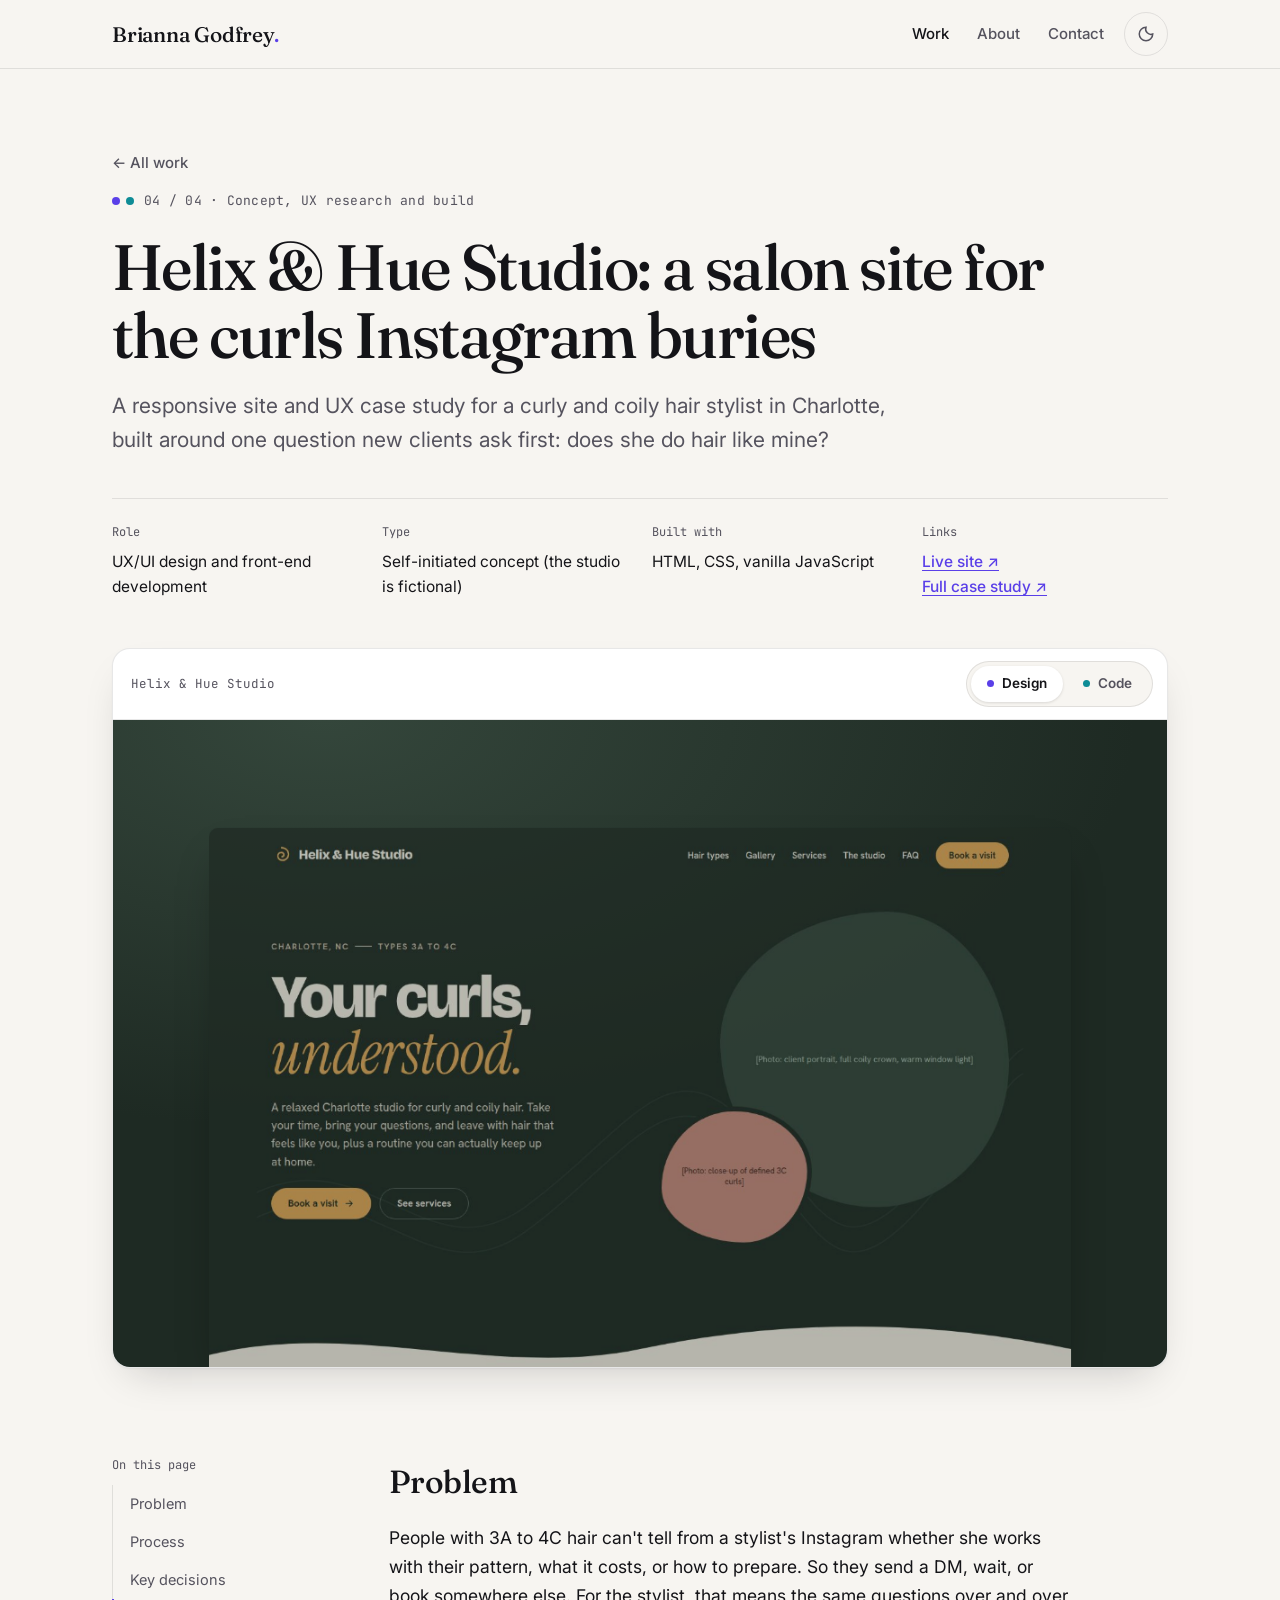
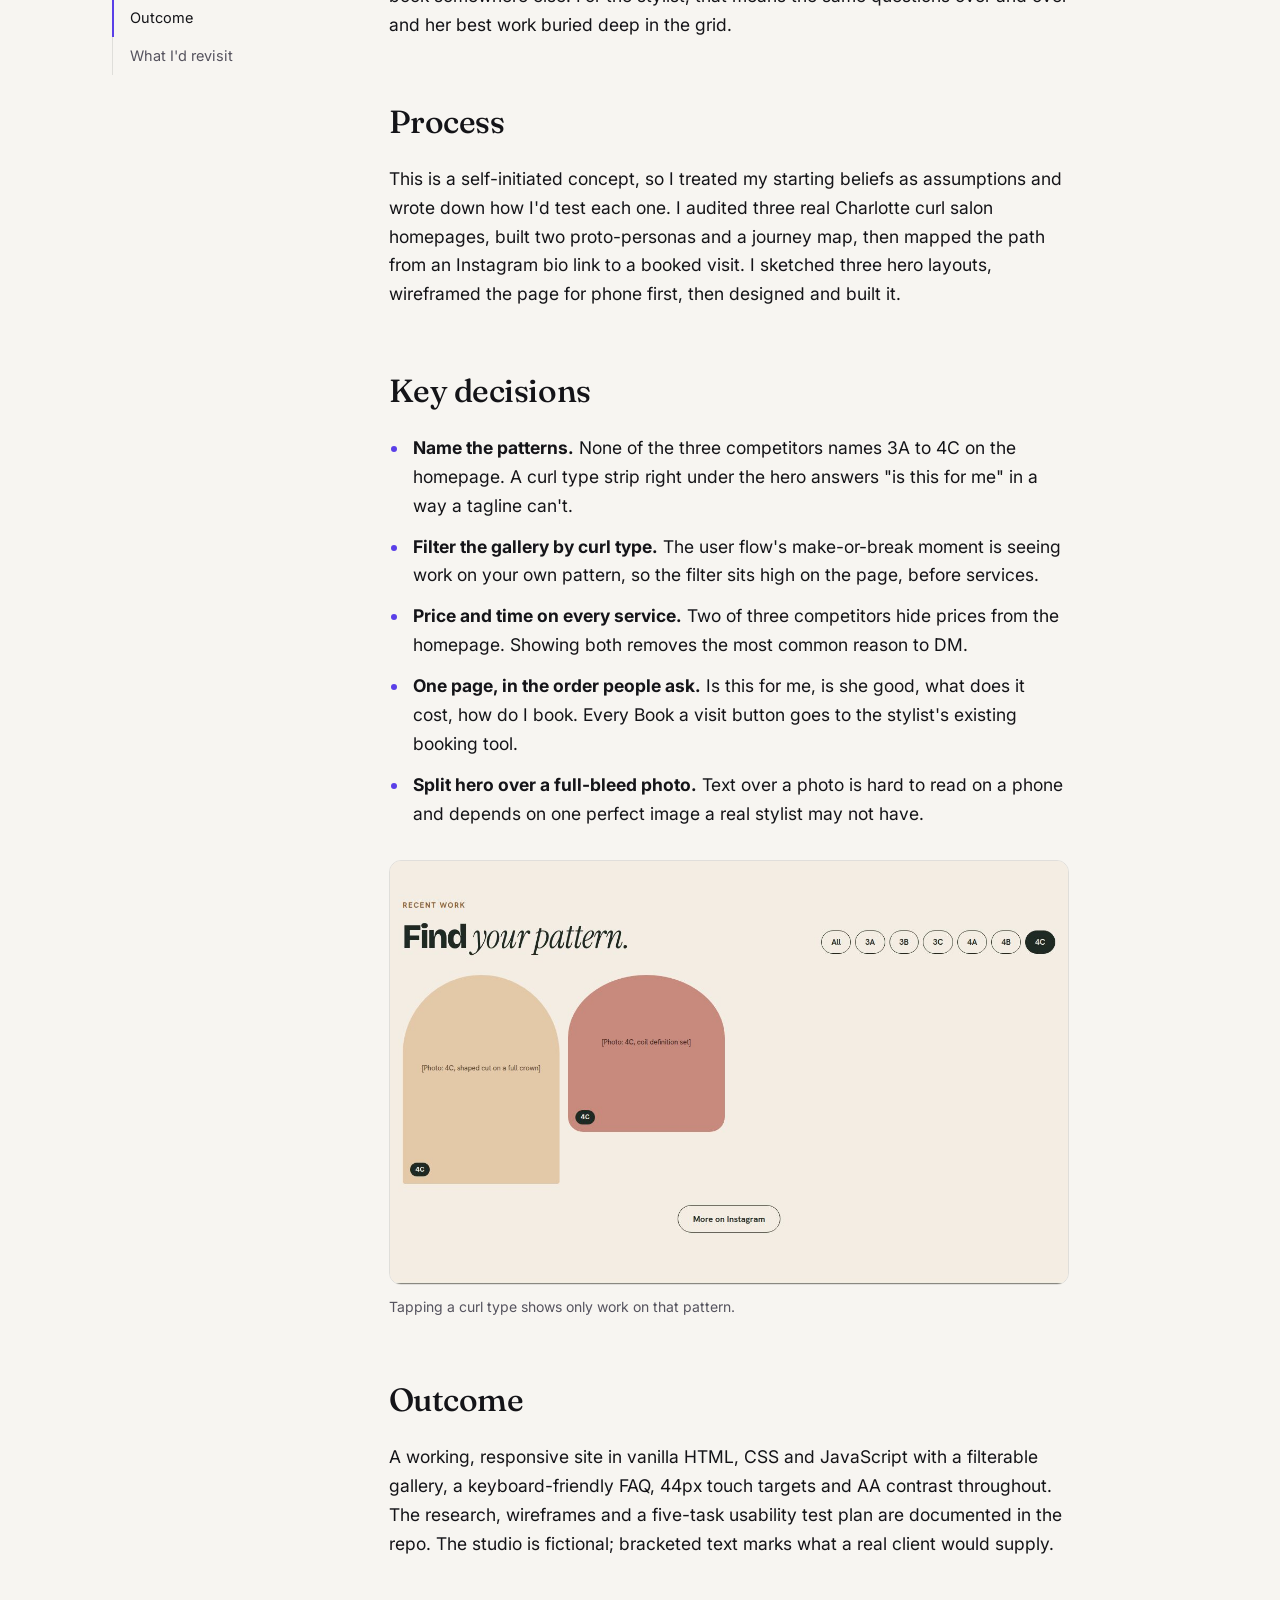
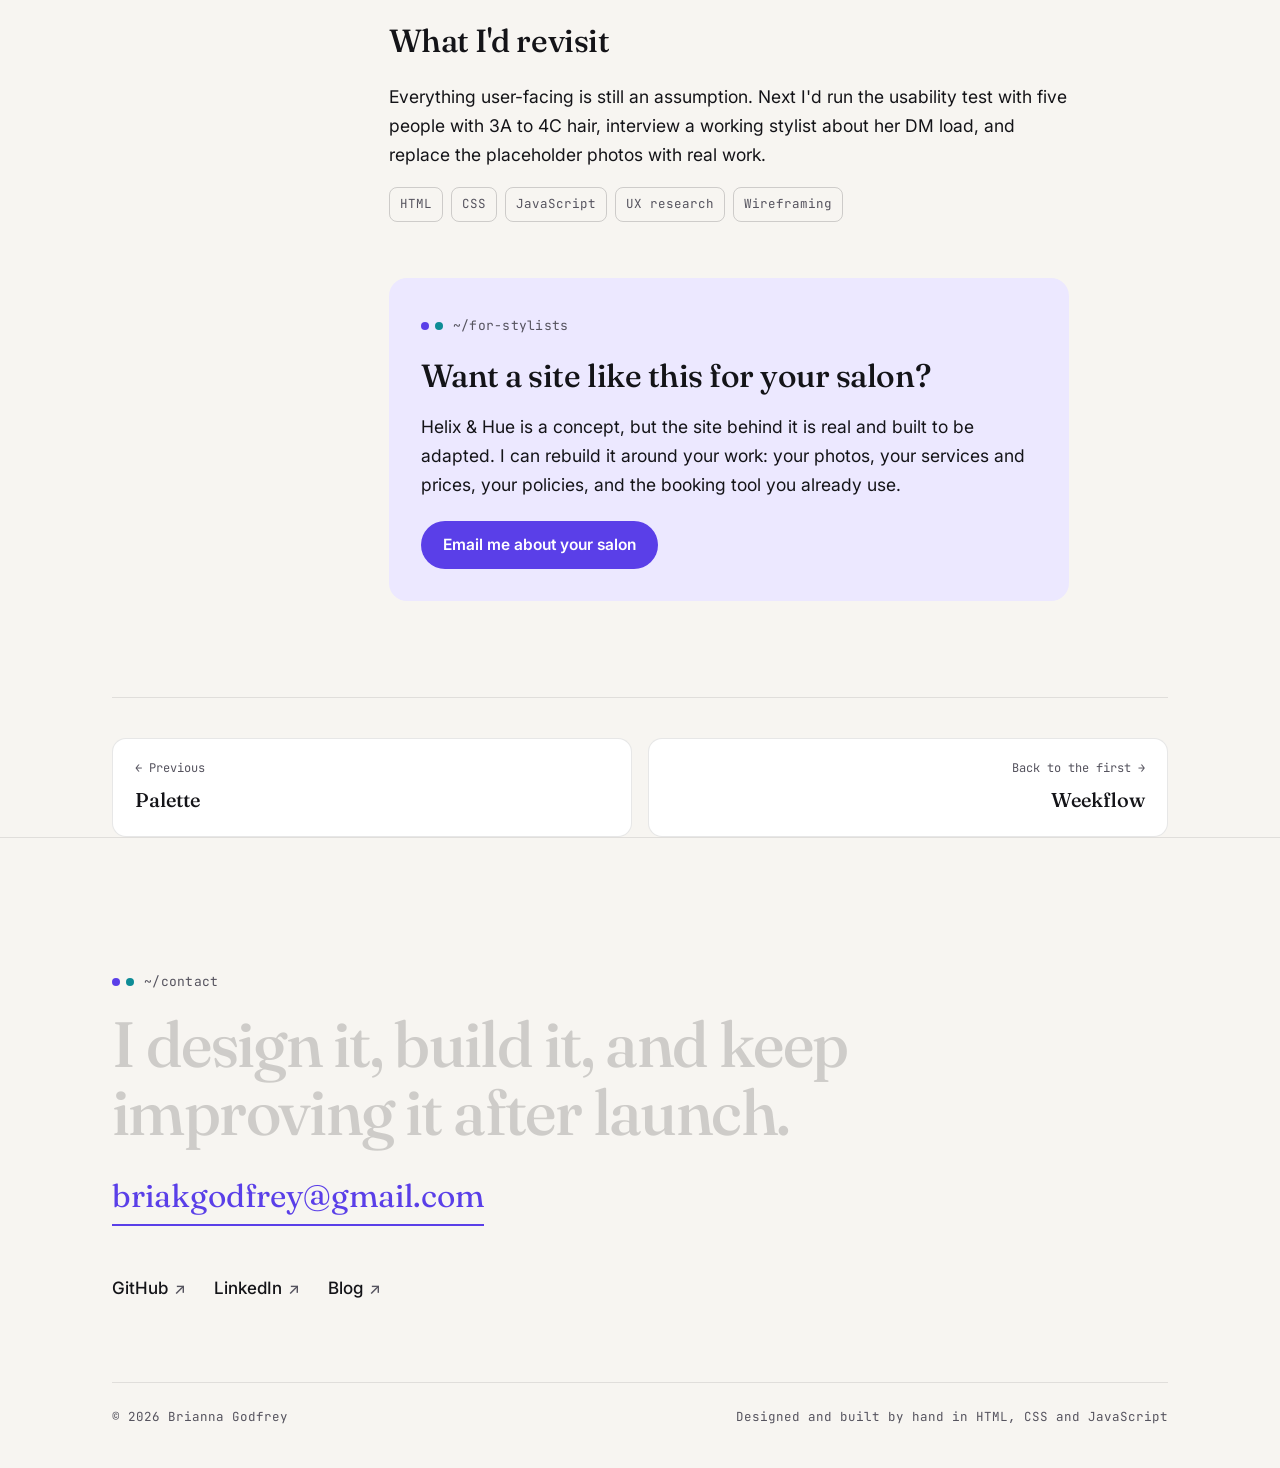
==== commit 99a4e01b: "Offer Helix & Hue to real stylists" ====
--- a/work/helix-hue.html
+++ b/work/helix-hue.html
@@ -97,6 +97,12 @@
       <article class="case-body">
         <section id="problem" aria-labelledby="problem-h"><h2 id="problem-h">Problem</h2><p>People with 3A to 4C hair can't tell from a stylist's Instagram whether she works with their pattern, what it costs, or how to prepare. So they send a DM, wait, or book somewhere else. For the stylist, that means the same questions over and over and her best work buried deep in the grid.</p></section><section id="process" aria-labelledby="process-h"><h2 id="process-h">Process</h2><p>This is a self-initiated concept, so I treated my starting beliefs as assumptions and wrote down how I'd test each one. I audited three real Charlotte curl salon homepages, built two proto-personas and a journey map, then mapped the path from an Instagram bio link to a booked visit. I sketched three hero layouts, wireframed the page for phone first, then designed and built it.</p></section><section id="decisions" aria-labelledby="decisions-h"><h2 id="decisions-h">Key decisions</h2><ul><li><strong>Name the patterns.</strong> None of the three competitors names 3A to 4C on the homepage. A curl type strip right under the hero answers "is this for me" in a way a tagline can't.</li><li><strong>Filter the gallery by curl type.</strong> The user flow's make-or-break moment is seeing work on your own pattern, so the filter sits high on the page, before services.</li><li><strong>Price and time on every service.</strong> Two of three competitors hide prices from the homepage. Showing both removes the most common reason to DM.</li><li><strong>One page, in the order people ask.</strong> Is this for me, is she good, what does it cost, how do I book. Every Book a visit button goes to the stylist's existing booking tool.</li><li><strong>Split hero over a full-bleed photo.</strong> Text over a photo is hard to read on a phone and depends on one perfect image a real stylist may not have.</li></ul><figure><img src="../images/helix-hue-gallery.jpg" width="1280" height="798" alt="The Helix &amp; Hue gallery filtered to 4C hair" loading="lazy"><figcaption>Tapping a curl type shows only work on that pattern.</figcaption></figure></section><section id="outcome" aria-labelledby="outcome-h"><h2 id="outcome-h">Outcome</h2><p>A working, responsive site in vanilla HTML, CSS and JavaScript with a filterable gallery, a keyboard-friendly FAQ, 44px touch targets and AA contrast throughout. The research, wireframes and a five-task usability test plan are documented in the repo. The studio is fictional; bracketed text marks what a real client would supply.</p></section><section id="revisit" aria-labelledby="revisit-h"><h2 id="revisit-h">What I'd revisit</h2><p>Everything user-facing is still an assumption. Next I'd run the usability test with five people with 3A to 4C hair, interview a working stylist about her DM load, and replace the placeholder photos with real work.</p></section>
         <ul class="tag-list" aria-label="Skills and tools"><li>HTML</li><li>CSS</li><li>JavaScript</li><li>UX research</li><li>Wireframing</li></ul>
+                <aside class="offer" aria-labelledby="offer-title">
+          <span class="eyebrow">~/for-stylists</span>
+          <h2 id="offer-title">Want a site like this for your salon?</h2>
+          <p>Helix &amp; Hue is a concept, but the site behind it is real and built to be adapted. I can rebuild it around your work: your photos, your services and prices, your policies, and the booking tool you already use.</p>
+          <a class="btn btn-primary" href="mailto:briakgodfrey@gmail.com?subject=A%20site%20like%20Helix%20%26%20Hue">Email me about your salon</a>
+        </aside>
       </article>
     </div>
     <nav class="pager" aria-label="More case studies"><a class="prev" href="palette.html"><span>← Previous</span><strong>Palette</strong></a><a class="next" href="weekflow.html"><span>Back to the first →</span><strong>Weekflow</strong></a></nav>
--- a/css/styles.css
+++ b/css/styles.css
@@ -521,7 +521,7 @@
 /* Design to code story: pinned while you scroll */
 
 .story { border-top: 1px solid var(--line); }
-.story-track { height: 230vh; position: relative; }
+.story-track { height: 280vh; position: relative; }
 .story-pin {
   position: sticky; top: 72px; min-height: calc(100vh - 72px);
   display: grid; grid-template-columns: 1fr 1.1fr; gap: clamp(28px, 5vw, 64px); align-items: center;
@@ -610,7 +610,7 @@
 .contact h2.fill-text { color: var(--ink); }
 
 @media (max-width: 900px) {
-  .story-track { height: 200vh; }
+  .story-track { height: 240vh; }
   .story-pin { grid-template-columns: 1fr; gap: 20px; align-content: center; }
 }
 
@@ -625,3 +625,34 @@
   .morph { height: 260px; }
   .morph .code { font-size: 12px; padding: 18px; }
 }
+
+/* Smooth story: with motion on, scroll position drives the story directly */
+
+.motion .morph { transform: scale(var(--enter, 1)); }
+.motion .morph .morph-btn {
+  transition: none;
+  opacity: calc(1 - var(--out, 0));
+  transform: translate(-50%, calc(-50% - 28px * var(--out, 0))) scale(calc(1 - 0.08 * var(--out, 0)));
+  outline-color: rgba(125, 227, 236, calc(0.9 * var(--spec, 0)));
+}
+.motion .morph .morph-note { transition: none; opacity: calc(var(--spec, 0) * (1 - var(--out, 0))); }
+.motion .morph .morph-code {
+  transition: none;
+  opacity: var(--in, 0);
+  transform: translateY(calc(24px * (1 - var(--in, 0))));
+}
+/* Helix & Hue: offer for real stylists */
+
+.offer {
+  margin-top: clamp(40px, 6vw, 56px); padding: clamp(22px, 4vw, 32px);
+  border-radius: var(--radius); background: var(--accent-soft);
+}
+.case-body .offer h2 { margin: 12px 0 10px; }
+.case-body .offer p { color: var(--ink); }
+.offer .btn { margin-top: 4px; }
+.offer-tag {
+  align-self: flex-start; margin-top: 4px;
+  font-family: var(--mono); font-size: 12px; line-height: 1;
+  padding: 7px 10px; border-radius: 999px;
+  background: var(--accent-soft); color: var(--accent);
+}
